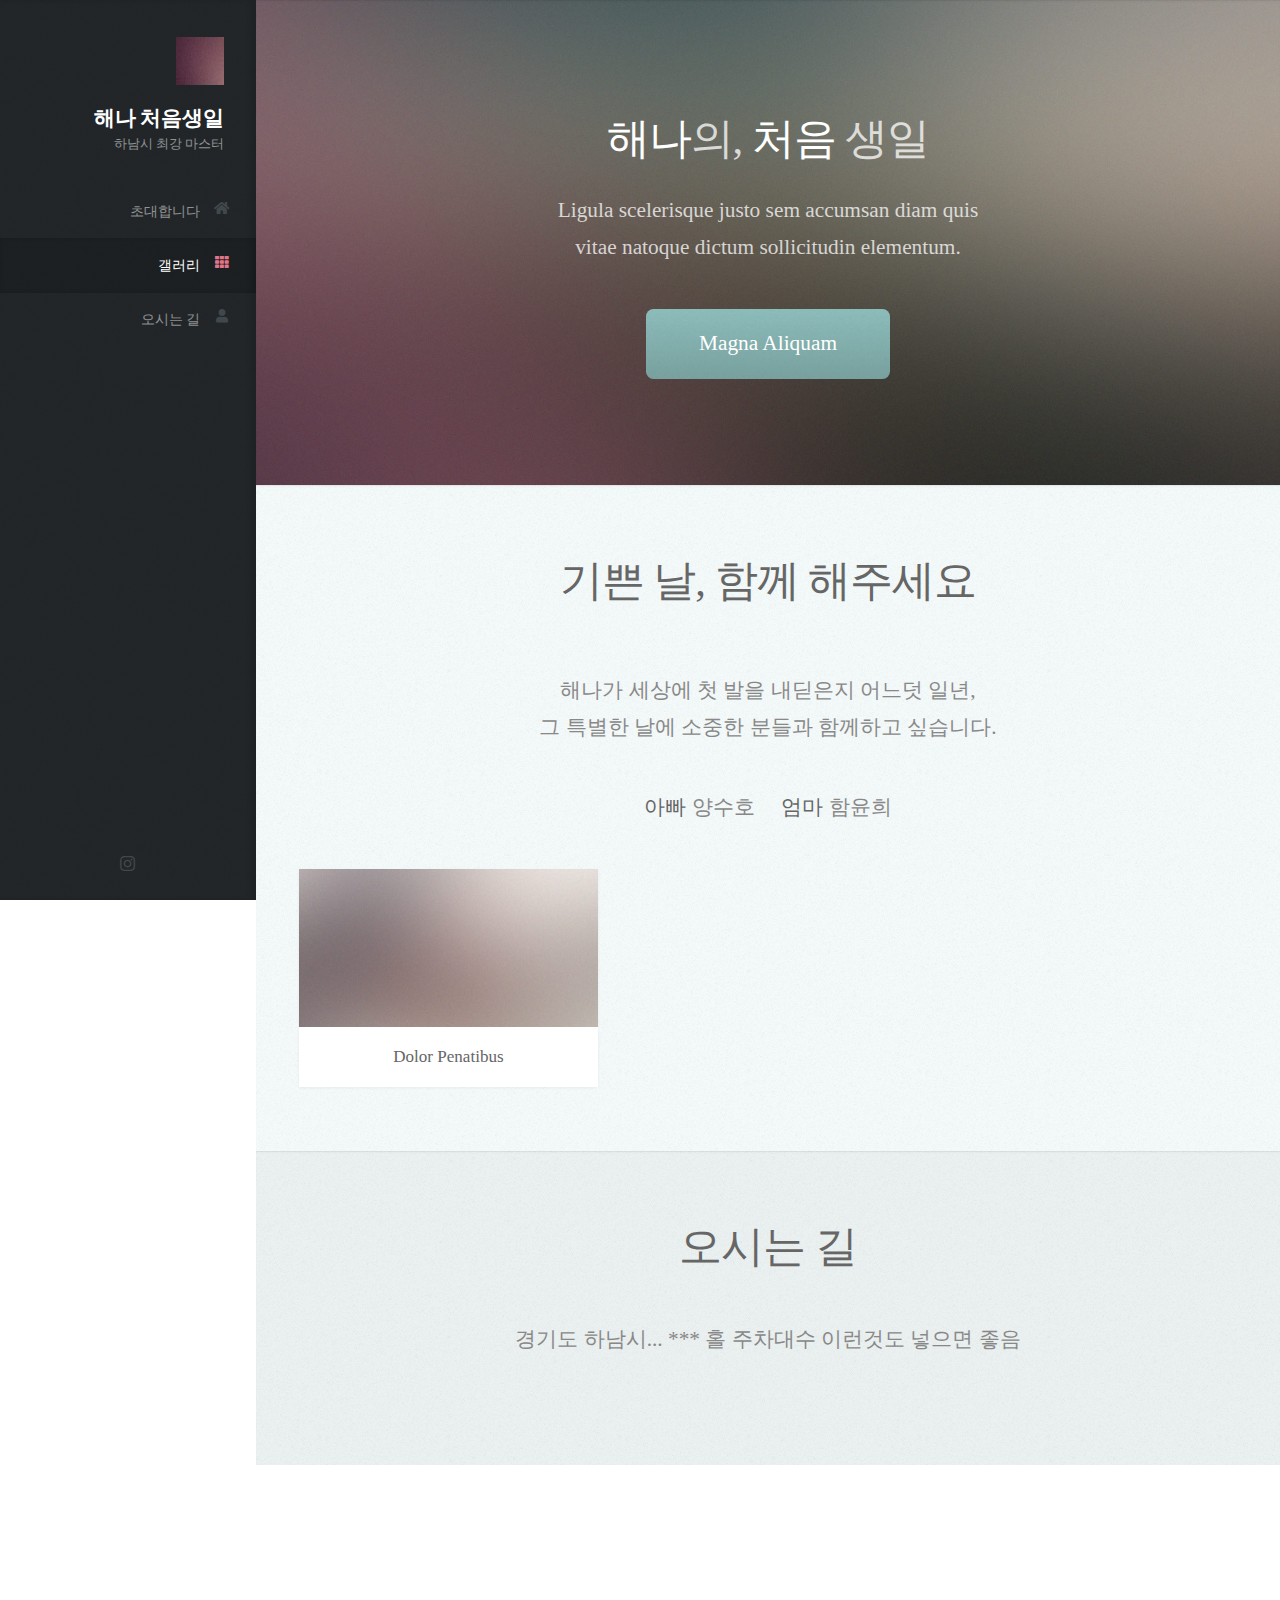
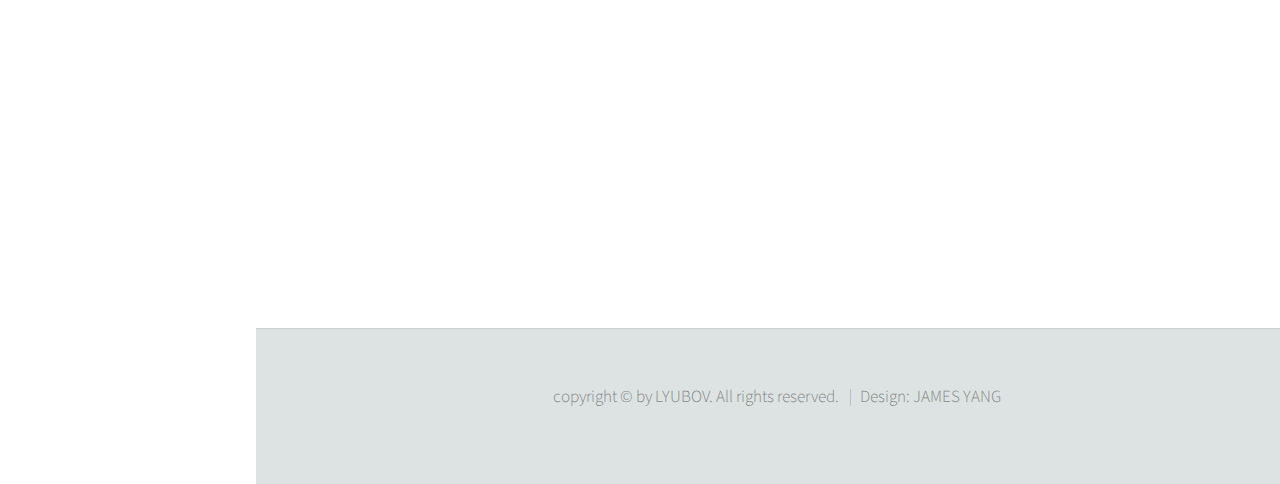
==== index.html @ 3275d840 "create card" ====
<!DOCTYPE HTML>
<html>

<head>
    <title>해나 첫생일♡</title>
    <meta charset="utf-8"/>
    <meta name="viewport" content="width=device-width, initial-scale=1, user-scalable=no"/>
    <link rel="stylesheet" href="assets/css/main.css"/>
    <link rel="stylesheet" href="assets/css/style.css"/>
</head>
<body class="is-preload">

<!-- Header -->
<div id="header">
    <div class="top">
        <!-- Logo -->
        <div id="logo">
            <span class="image avatar48"><img src="images/avatar.jpg" alt=""/></span>
            <h1 id="title">해나 처음생일</h1>
            <p>하남시 최강 마스터</p>
        </div>

        <!-- Nav -->
        <nav id="nav">
            <ul>
                <li><a href="#top" id="top-link"><span class="icon solid fa-home">초대합니다</span></a></li>
                <li><a href="#portfolio" id="portfolio-link"><span class="icon solid fa-th">갤러리</span></a></li>
                <li><a href="#about" id="about-link"><span class="icon solid fa-user">오시는 길</span></a></li>
            </ul>
        </nav>

    </div>

    <div class="bottom">
        <!-- Social Icons -->
        <ul class="icons">
            <li><a href="https://www.instagram.com/iam_ssuu/" target="_blank" class="icon brands fa-instagram"><span class="label">Instagram</span></a></li>
        </ul>
    </div>
</div>

<!-- Main -->
<div id="main">

    <!-- Intro -->
    <section id="top" class="one dark cover">
        <div class="container">

            <header>
                <h2><strong>해나</strong>의, <strong>처음</strong> 생일</h2>
                <p>Ligula scelerisque justo sem accumsan diam quis<br/>
                    vitae natoque dictum sollicitudin elementum.</p>
            </header>
            <footer>
                <a href="#portfolio" class="button scrolly">Magna Aliquam</a>
            </footer>
        </div>
    </section>

    <!-- Portfolio -->
    <section id="portfolio" class="two">
        <div class="container">
            <header>
                <h2>기쁜 날, 함께 해주세요 </h2> <br/>
                <p>해나가 세상에 첫 발을 내딛은지 어느덧 일년,</p>
                그 특별한 날에 소중한 분들과 함께하고 싶습니다.</p>
            </header>
            <p><strong>아빠</strong> 양수호 &nbsp;&nbsp;&nbsp; <strong>엄마</strong> 함윤희</p>

            <div class="row">

                <div class="col-4 col-12-mobile">
                    <article class="item">
                        <a href="#" class="image fit"><img src="images/pic06.jpg" alt=""/></a>
                        <header>
                            <h3>Dolor Penatibus</h3>
                        </header>
                    </article>
                </div>
            </div>
        </div>
    </section>

    <!-- About Me -->
    <section id="about" class="three">
        <div class="container">
            <header>
                <h2>오시는 길</h2>
            </header>
            <p>경기도 하남시... *** 홀 주차대수 이런것도 넣으면 좋음</p>
        </div>
    </section>

</div>
<iframe src="https://www.google.com/maps/embed?pb=!1m18!1m12!1m3!1d1330.1776322960022!2d127.21231739792465!3d37.5382525163751!2m3!1f0!2f0!3f0!3m2!1i1024!2i768!4f13.1!3m3!1m2!1s0x357cb3d4bfb56d73%3A0x501ba032413a76fc!2z7ZmI7ZSM65-s7IqkIOqyveq4sO2VmOuCqOygkA!5e0!3m2!1sko!2skr!4v1695620863409!5m2!1sko!2skr"
        width="100%" height="450" style="border:0;" allowfullscreen="" loading="lazy"
        referrerpolicy="no-referrer-when-downgrade"></iframe>


<!-- Footer -->
<div id="footer">
    <!-- Copyright -->
    <ul class="copyright">
        <li>copyright &copy; by LYUBOV. All rights reserved.</li>
        <li>Design: JAMES YANG</li>
    </ul>
</div>

<!-- Scripts -->
<script src="assets/js/jquery.min.js"></script>
<script src="assets/js/jquery.scrolly.min.js"></script>
<script src="assets/js/jquery.scrollex.min.js"></script>
<script src="assets/js/browser.min.js"></script>
<script src="assets/js/breakpoints.min.js"></script>
<script src="assets/js/util.js"></script>
<script src="assets/js/main.js"></script>

</body>
</html>
---- assets/css/main.css ----
@import url("fontawesome-all.min.css");
@import url("https://fonts.googleapis.com/css?family=Source+Sans+Pro:300,300italic,400,600");

/*
	Prologue by HTML5 UP
	html5up.net | @ajlkn
	Free for personal and commercial use under the CCA 3.0 license (html5up.net/license)
*/

html, body, div, span, applet, object,
iframe, h1, h2, h3, h4, h5, h6, p, blockquote,
pre, a, abbr, acronym, address, big, cite,
code, del, dfn, em, img, ins, kbd, q, s, samp,
small, strike, strong, sub, sup, tt, var, b,
u, i, center, dl, dt, dd, ol, ul, li, fieldset,
form, label, legend, table, caption, tbody,
tfoot, thead, tr, th, td, article, aside,
canvas, details, embed, figure, figcaption,
footer, header, hgroup, menu, nav, output, ruby,
section, summary, time, mark, audio, video {
	margin: 0;
	padding: 0;
	border: 0;
	font-size: 100%;
	font: inherit;
	vertical-align: baseline;}

article, aside, details, figcaption, figure,
footer, header, hgroup, menu, nav, section {
	display: block;}

body {
	line-height: 1;
}

ol, ul {
	list-style: none;
}

blockquote, q {
	quotes: none;
}

	blockquote:before, blockquote:after, q:before, q:after {
		content: '';
		content: none;
	}

table {
	border-collapse: collapse;
	border-spacing: 0;
}

body {
	-webkit-text-size-adjust: none;
}

mark {
	background-color: transparent;
	color: inherit;
}

input::-moz-focus-inner {
	border: 0;
	padding: 0;
}

input, select, textarea {
	-moz-appearance: none;
	-webkit-appearance: none;
	-ms-appearance: none;
	appearance: none;
}

/* Basic */

	html {
		box-sizing: border-box;
	}

	*, *:before, *:after {
		box-sizing: inherit;
	}

	body {
		background: #fff;
		font-family: 'Source Sans Pro', sans-serif;
		font-size: 19pt;
		font-weight: 300;
		line-height: 1.75em;
		color: #888;
	}

		body.is-preload *, body.is-preload *:before, body.is-preload *:after {
			-moz-animation: none !important;
			-webkit-animation: none !important;
			-ms-animation: none !important;
			animation: none !important;
			-moz-transition: none !important;
			-webkit-transition: none !important;
			-ms-transition: none !important;
			transition: none !important;
		}

	input, textarea, select {
		font-family: 'Source Sans Pro', sans-serif;
		font-size: 19pt;
		font-weight: 300;
		line-height: 1.75em;
		color: #888;
	}

	h1, h2, h3, h4, h5, h6 {
		font-weight: 300;
		color: #666;
		line-height: 1.5em;
	}

	h1 a, h2 a, h3 a, h4 a, h5 a, h6 a {
		color: inherit;
		text-decoration: none;
	}

		h1 a strong, h2 a strong, h3 a strong, h4 a strong, h5 a strong, h6 a strong {
			color: #333;
		}

	h2 {
		font-size: 2em;
		letter-spacing: -1px;
	}

		h2.alt {
			color: #888;
		}

			h2.alt strong {
				color: #666;
			}

	h3 {
		font-size: 1.5em;
	}

	header {
		margin: 0 0 2em 0;
	}

		header > p {
			margin: 1em 0 0 0;
		}

	footer {
		margin: 2em 0 0 0;
	}

	strong, b {
		font-weight: 300;
		color: #666;
	}

	em, i {
		font-style: italic;
	}

	a {
		text-decoration: none;
		color: inherit;
		border-bottom: dotted 1px rgba(128, 128, 128, 0.5);
		-moz-transition: color 0.35s ease-in-out, border-bottom-color 0.35s ease-in-out;
		-webkit-transition: color 0.35s ease-in-out, border-bottom-color 0.35s ease-in-out;
		-ms-transition: color 0.35s ease-in-out, border-bottom-color 0.35s ease-in-out;
		transition: color 0.35s ease-in-out, border-bottom-color 0.35s ease-in-out;
		outline: 0;
	}

		a:hover {
			color: #E27689;
			border-bottom-color: rgba(255, 255, 255, 0);
		}

	sub {
		position: relative;
		top: 0.5em;
		font-size: 0.8em;
	}

	sup {
		position: relative;
		top: -0.5em;
		font-size: 0.8em;
	}

	hr {
		border: 0;
		border-top: solid 1px #ddd;
	}

	blockquote {
		border-left: solid 0.5em #ddd;
		padding: 1em 0 1em 2em;
		font-style: italic;
	}

	p, ul, ol, dl, table {
		margin-bottom: 2em;
	}

	br.clear {
		clear: both;
	}

/* Container */

	.container {
		margin: 0 auto;
		max-width: 100%;
		width: 1400px;
	}

		@media screen and (min-width: 961px) and (max-width: 1880px) {

			.container {
				width: 1200px;
			}

		}

		@media screen and (min-width: 961px) and (max-width: 1620px) {

			.container {
				width: 960px;
			}

		}

		@media screen and (min-width: 961px) and (max-width: 1320px) {

			.container {
				width: 100%;
			}

		}

		@media screen and (max-width: 960px) {

			.container {
				width: 100%;
			}

		}

		@media screen and (max-width: 736px) {

			.container {
				width: 100%;
			}

		}

/* Row */

	.row {
		display: flex;
		flex-wrap: wrap;
		box-sizing: border-box;
		align-items: stretch;
	}

		.row > * {
			box-sizing: border-box;
		}

		.row.gtr-uniform > * > :last-child {
			margin-bottom: 0;
		}

		.row.aln-left {
			justify-content: flex-start;
		}

		.row.aln-center {
			justify-content: center;
		}

		.row.aln-right {
			justify-content: flex-end;
		}

		.row.aln-top {
			align-items: flex-start;
		}

		.row.aln-middle {
			align-items: center;
		}

		.row.aln-bottom {
			align-items: flex-end;
		}

		.row > .imp {
			order: -1;
		}

		.row > .col-1 {
			width: 8.33333%;
		}

		.row > .off-1 {
			margin-left: 8.33333%;
		}

		.row > .col-2 {
			width: 16.66667%;
		}

		.row > .off-2 {
			margin-left: 16.66667%;
		}

		.row > .col-3 {
			width: 25%;
		}

		.row > .off-3 {
			margin-left: 25%;
		}

		.row > .col-4 {
			width: 33.33333%;
		}

		.row > .off-4 {
			margin-left: 33.33333%;
		}

		.row > .col-5 {
			width: 41.66667%;
		}

		.row > .off-5 {
			margin-left: 41.66667%;
		}

		.row > .col-6 {
			width: 50%;
		}

		.row > .off-6 {
			margin-left: 50%;
		}

		.row > .col-7 {
			width: 58.33333%;
		}

		.row > .off-7 {
			margin-left: 58.33333%;
		}

		.row > .col-8 {
			width: 66.66667%;
		}

		.row > .off-8 {
			margin-left: 66.66667%;
		}

		.row > .col-9 {
			width: 75%;
		}

		.row > .off-9 {
			margin-left: 75%;
		}

		.row > .col-10 {
			width: 83.33333%;
		}

		.row > .off-10 {
			margin-left: 83.33333%;
		}

		.row > .col-11 {
			width: 91.66667%;
		}

		.row > .off-11 {
			margin-left: 91.66667%;
		}

		.row > .col-12 {
			width: 100%;
		}

		.row > .off-12 {
			margin-left: 100%;
		}

		.row.gtr-0 {
			margin-top: 0px;
			margin-left: 0px;
		}

			.row.gtr-0 > * {
				padding: 0px 0 0 0px;
			}

			.row.gtr-0.gtr-uniform {
				margin-top: 0px;
			}

				.row.gtr-0.gtr-uniform > * {
					padding-top: 0px;
				}

		.row.gtr-25 {
			margin-top: -10px;
			margin-left: -10px;
		}

			.row.gtr-25 > * {
				padding: 10px 0 0 10px;
			}

			.row.gtr-25.gtr-uniform {
				margin-top: -10px;
			}

				.row.gtr-25.gtr-uniform > * {
					padding-top: 10px;
				}

		.row.gtr-50 {
			margin-top: -20px;
			margin-left: -20px;
		}

			.row.gtr-50 > * {
				padding: 20px 0 0 20px;
			}

			.row.gtr-50.gtr-uniform {
				margin-top: -20px;
			}

				.row.gtr-50.gtr-uniform > * {
					padding-top: 20px;
				}

		.row {
			margin-top: -40px;
			margin-left: -40px;
		}

			.row > * {
				padding: 40px 0 0 40px;
			}

			.row.gtr-uniform {
				margin-top: -40px;
			}

				.row.gtr-uniform > * {
					padding-top: 40px;
				}

		.row.gtr-150 {
			margin-top: -60px;
			margin-left: -60px;
		}

			.row.gtr-150 > * {
				padding: 60px 0 0 60px;
			}

			.row.gtr-150.gtr-uniform {
				margin-top: -60px;
			}

				.row.gtr-150.gtr-uniform > * {
					padding-top: 60px;
				}

		.row.gtr-200 {
			margin-top: -80px;
			margin-left: -80px;
		}

			.row.gtr-200 > * {
				padding: 80px 0 0 80px;
			}

			.row.gtr-200.gtr-uniform {
				margin-top: -80px;
			}

				.row.gtr-200.gtr-uniform > * {
					padding-top: 80px;
				}

		@media screen and (min-width: 961px) and (max-width: 1880px) {

			.row {
				display: flex;
				flex-wrap: wrap;
				box-sizing: border-box;
				align-items: stretch;
			}

				.row > * {
					box-sizing: border-box;
				}

				.row.gtr-uniform > * > :last-child {
					margin-bottom: 0;
				}

				.row.aln-left {
					justify-content: flex-start;
				}

				.row.aln-center {
					justify-content: center;
				}

				.row.aln-right {
					justify-content: flex-end;
				}

				.row.aln-top {
					align-items: flex-start;
				}

				.row.aln-middle {
					align-items: center;
				}

				.row.aln-bottom {
					align-items: flex-end;
				}

				.row > .imp-wide {
					order: -1;
				}

				.row > .col-1-wide {
					width: 8.33333%;
				}

				.row > .off-1-wide {
					margin-left: 8.33333%;
				}

				.row > .col-2-wide {
					width: 16.66667%;
				}

				.row > .off-2-wide {
					margin-left: 16.66667%;
				}

				.row > .col-3-wide {
					width: 25%;
				}

				.row > .off-3-wide {
					margin-left: 25%;
				}

				.row > .col-4-wide {
					width: 33.33333%;
				}

				.row > .off-4-wide {
					margin-left: 33.33333%;
				}

				.row > .col-5-wide {
					width: 41.66667%;
				}

				.row > .off-5-wide {
					margin-left: 41.66667%;
				}

				.row > .col-6-wide {
					width: 50%;
				}

				.row > .off-6-wide {
					margin-left: 50%;
				}

				.row > .col-7-wide {
					width: 58.33333%;
				}

				.row > .off-7-wide {
					margin-left: 58.33333%;
				}

				.row > .col-8-wide {
					width: 66.66667%;
				}

				.row > .off-8-wide {
					margin-left: 66.66667%;
				}

				.row > .col-9-wide {
					width: 75%;
				}

				.row > .off-9-wide {
					margin-left: 75%;
				}

				.row > .col-10-wide {
					width: 83.33333%;
				}

				.row > .off-10-wide {
					margin-left: 83.33333%;
				}

				.row > .col-11-wide {
					width: 91.66667%;
				}

				.row > .off-11-wide {
					margin-left: 91.66667%;
				}

				.row > .col-12-wide {
					width: 100%;
				}

				.row > .off-12-wide {
					margin-left: 100%;
				}

				.row.gtr-0 {
					margin-top: 0px;
					margin-left: 0px;
				}

					.row.gtr-0 > * {
						padding: 0px 0 0 0px;
					}

					.row.gtr-0.gtr-uniform {
						margin-top: 0px;
					}

						.row.gtr-0.gtr-uniform > * {
							padding-top: 0px;
						}

				.row.gtr-25 {
					margin-top: -10px;
					margin-left: -10px;
				}

					.row.gtr-25 > * {
						padding: 10px 0 0 10px;
					}

					.row.gtr-25.gtr-uniform {
						margin-top: -10px;
					}

						.row.gtr-25.gtr-uniform > * {
							padding-top: 10px;
						}

				.row.gtr-50 {
					margin-top: -20px;
					margin-left: -20px;
				}

					.row.gtr-50 > * {
						padding: 20px 0 0 20px;
					}

					.row.gtr-50.gtr-uniform {
						margin-top: -20px;
					}

						.row.gtr-50.gtr-uniform > * {
							padding-top: 20px;
						}

				.row {
					margin-top: -40px;
					margin-left: -40px;
				}

					.row > * {
						padding: 40px 0 0 40px;
					}

					.row.gtr-uniform {
						margin-top: -40px;
					}

						.row.gtr-uniform > * {
							padding-top: 40px;
						}

				.row.gtr-150 {
					margin-top: -60px;
					margin-left: -60px;
				}

					.row.gtr-150 > * {
						padding: 60px 0 0 60px;
					}

					.row.gtr-150.gtr-uniform {
						margin-top: -60px;
					}

						.row.gtr-150.gtr-uniform > * {
							padding-top: 60px;
						}

				.row.gtr-200 {
					margin-top: -80px;
					margin-left: -80px;
				}

					.row.gtr-200 > * {
						padding: 80px 0 0 80px;
					}

					.row.gtr-200.gtr-uniform {
						margin-top: -80px;
					}

						.row.gtr-200.gtr-uniform > * {
							padding-top: 80px;
						}

		}

		@media screen and (min-width: 961px) and (max-width: 1620px) {

			.row {
				display: flex;
				flex-wrap: wrap;
				box-sizing: border-box;
				align-items: stretch;
			}

				.row > * {
					box-sizing: border-box;
				}

				.row.gtr-uniform > * > :last-child {
					margin-bottom: 0;
				}

				.row.aln-left {
					justify-content: flex-start;
				}

				.row.aln-center {
					justify-content: center;
				}

				.row.aln-right {
					justify-content: flex-end;
				}

				.row.aln-top {
					align-items: flex-start;
				}

				.row.aln-middle {
					align-items: center;
				}

				.row.aln-bottom {
					align-items: flex-end;
				}

				.row > .imp-normal {
					order: -1;
				}

				.row > .col-1-normal {
					width: 8.33333%;
				}

				.row > .off-1-normal {
					margin-left: 8.33333%;
				}

				.row > .col-2-normal {
					width: 16.66667%;
				}

				.row > .off-2-normal {
					margin-left: 16.66667%;
				}

				.row > .col-3-normal {
					width: 25%;
				}

				.row > .off-3-normal {
					margin-left: 25%;
				}

				.row > .col-4-normal {
					width: 33.33333%;
				}

				.row > .off-4-normal {
					margin-left: 33.33333%;
				}

				.row > .col-5-normal {
					width: 41.66667%;
				}

				.row > .off-5-normal {
					margin-left: 41.66667%;
				}

				.row > .col-6-normal {
					width: 50%;
				}

				.row > .off-6-normal {
					margin-left: 50%;
				}

				.row > .col-7-normal {
					width: 58.33333%;
				}

				.row > .off-7-normal {
					margin-left: 58.33333%;
				}

				.row > .col-8-normal {
					width: 66.66667%;
				}

				.row > .off-8-normal {
					margin-left: 66.66667%;
				}

				.row > .col-9-normal {
					width: 75%;
				}

				.row > .off-9-normal {
					margin-left: 75%;
				}

				.row > .col-10-normal {
					width: 83.33333%;
				}

				.row > .off-10-normal {
					margin-left: 83.33333%;
				}

				.row > .col-11-normal {
					width: 91.66667%;
				}

				.row > .off-11-normal {
					margin-left: 91.66667%;
				}

				.row > .col-12-normal {
					width: 100%;
				}

				.row > .off-12-normal {
					margin-left: 100%;
				}

				.row.gtr-0 {
					margin-top: 0px;
					margin-left: 0px;
				}

					.row.gtr-0 > * {
						padding: 0px 0 0 0px;
					}

					.row.gtr-0.gtr-uniform {
						margin-top: 0px;
					}

						.row.gtr-0.gtr-uniform > * {
							padding-top: 0px;
						}

				.row.gtr-25 {
					margin-top: -10px;
					margin-left: -10px;
				}

					.row.gtr-25 > * {
						padding: 10px 0 0 10px;
					}

					.row.gtr-25.gtr-uniform {
						margin-top: -10px;
					}

						.row.gtr-25.gtr-uniform > * {
							padding-top: 10px;
						}

				.row.gtr-50 {
					margin-top: -20px;
					margin-left: -20px;
				}

					.row.gtr-50 > * {
						padding: 20px 0 0 20px;
					}

					.row.gtr-50.gtr-uniform {
						margin-top: -20px;
					}

						.row.gtr-50.gtr-uniform > * {
							padding-top: 20px;
						}

				.row {
					margin-top: -40px;
					margin-left: -40px;
				}

					.row > * {
						padding: 40px 0 0 40px;
					}

					.row.gtr-uniform {
						margin-top: -40px;
					}

						.row.gtr-uniform > * {
							padding-top: 40px;
						}

				.row.gtr-150 {
					margin-top: -60px;
					margin-left: -60px;
				}

					.row.gtr-150 > * {
						padding: 60px 0 0 60px;
					}

					.row.gtr-150.gtr-uniform {
						margin-top: -60px;
					}

						.row.gtr-150.gtr-uniform > * {
							padding-top: 60px;
						}

				.row.gtr-200 {
					margin-top: -80px;
					margin-left: -80px;
				}

					.row.gtr-200 > * {
						padding: 80px 0 0 80px;
					}

					.row.gtr-200.gtr-uniform {
						margin-top: -80px;
					}

						.row.gtr-200.gtr-uniform > * {
							padding-top: 80px;
						}

		}

		@media screen and (min-width: 961px) and (max-width: 1320px) {

			.row {
				display: flex;
				flex-wrap: wrap;
				box-sizing: border-box;
				align-items: stretch;
			}

				.row > * {
					box-sizing: border-box;
				}

				.row.gtr-uniform > * > :last-child {
					margin-bottom: 0;
				}

				.row.aln-left {
					justify-content: flex-start;
				}

				.row.aln-center {
					justify-content: center;
				}

				.row.aln-right {
					justify-content: flex-end;
				}

				.row.aln-top {
					align-items: flex-start;
				}

				.row.aln-middle {
					align-items: center;
				}

				.row.aln-bottom {
					align-items: flex-end;
				}

				.row > .imp-narrow {
					order: -1;
				}

				.row > .col-1-narrow {
					width: 8.33333%;
				}

				.row > .off-1-narrow {
					margin-left: 8.33333%;
				}

				.row > .col-2-narrow {
					width: 16.66667%;
				}

				.row > .off-2-narrow {
					margin-left: 16.66667%;
				}

				.row > .col-3-narrow {
					width: 25%;
				}

				.row > .off-3-narrow {
					margin-left: 25%;
				}

				.row > .col-4-narrow {
					width: 33.33333%;
				}

				.row > .off-4-narrow {
					margin-left: 33.33333%;
				}

				.row > .col-5-narrow {
					width: 41.66667%;
				}

				.row > .off-5-narrow {
					margin-left: 41.66667%;
				}

				.row > .col-6-narrow {
					width: 50%;
				}

				.row > .off-6-narrow {
					margin-left: 50%;
				}

				.row > .col-7-narrow {
					width: 58.33333%;
				}

				.row > .off-7-narrow {
					margin-left: 58.33333%;
				}

				.row > .col-8-narrow {
					width: 66.66667%;
				}

				.row > .off-8-narrow {
					margin-left: 66.66667%;
				}

				.row > .col-9-narrow {
					width: 75%;
				}

				.row > .off-9-narrow {
					margin-left: 75%;
				}

				.row > .col-10-narrow {
					width: 83.33333%;
				}

				.row > .off-10-narrow {
					margin-left: 83.33333%;
				}

				.row > .col-11-narrow {
					width: 91.66667%;
				}

				.row > .off-11-narrow {
					margin-left: 91.66667%;
				}

				.row > .col-12-narrow {
					width: 100%;
				}

				.row > .off-12-narrow {
					margin-left: 100%;
				}

				.row.gtr-0 {
					margin-top: 0px;
					margin-left: 0px;
				}

					.row.gtr-0 > * {
						padding: 0px 0 0 0px;
					}

					.row.gtr-0.gtr-uniform {
						margin-top: 0px;
					}

						.row.gtr-0.gtr-uniform > * {
							padding-top: 0px;
						}

				.row.gtr-25 {
					margin-top: -5px;
					margin-left: -5px;
				}

					.row.gtr-25 > * {
						padding: 5px 0 0 5px;
					}

					.row.gtr-25.gtr-uniform {
						margin-top: -5px;
					}

						.row.gtr-25.gtr-uniform > * {
							padding-top: 5px;
						}

				.row.gtr-50 {
					margin-top: -10px;
					margin-left: -10px;
				}

					.row.gtr-50 > * {
						padding: 10px 0 0 10px;
					}

					.row.gtr-50.gtr-uniform {
						margin-top: -10px;
					}

						.row.gtr-50.gtr-uniform > * {
							padding-top: 10px;
						}

				.row {
					margin-top: -20px;
					margin-left: -20px;
				}

					.row > * {
						padding: 20px 0 0 20px;
					}

					.row.gtr-uniform {
						margin-top: -20px;
					}

						.row.gtr-uniform > * {
							padding-top: 20px;
						}

				.row.gtr-150 {
					margin-top: -30px;
					margin-left: -30px;
				}

					.row.gtr-150 > * {
						padding: 30px 0 0 30px;
					}

					.row.gtr-150.gtr-uniform {
						margin-top: -30px;
					}

						.row.gtr-150.gtr-uniform > * {
							padding-top: 30px;
						}

				.row.gtr-200 {
					margin-top: -40px;
					margin-left: -40px;
				}

					.row.gtr-200 > * {
						padding: 40px 0 0 40px;
					}

					.row.gtr-200.gtr-uniform {
						margin-top: -40px;
					}

						.row.gtr-200.gtr-uniform > * {
							padding-top: 40px;
						}

		}

		@media screen and (max-width: 960px) {

			.row {
				display: flex;
				flex-wrap: wrap;
				box-sizing: border-box;
				align-items: stretch;
			}

				.row > * {
					box-sizing: border-box;
				}

				.row.gtr-uniform > * > :last-child {
					margin-bottom: 0;
				}

				.row.aln-left {
					justify-content: flex-start;
				}

				.row.aln-center {
					justify-content: center;
				}

				.row.aln-right {
					justify-content: flex-end;
				}

				.row.aln-top {
					align-items: flex-start;
				}

				.row.aln-middle {
					align-items: center;
				}

				.row.aln-bottom {
					align-items: flex-end;
				}

				.row > .imp-narrower {
					order: -1;
				}

				.row > .col-1-narrower {
					width: 8.33333%;
				}

				.row > .off-1-narrower {
					margin-left: 8.33333%;
				}

				.row > .col-2-narrower {
					width: 16.66667%;
				}

				.row > .off-2-narrower {
					margin-left: 16.66667%;
				}

				.row > .col-3-narrower {
					width: 25%;
				}

				.row > .off-3-narrower {
					margin-left: 25%;
				}

				.row > .col-4-narrower {
					width: 33.33333%;
				}

				.row > .off-4-narrower {
					margin-left: 33.33333%;
				}

				.row > .col-5-narrower {
					width: 41.66667%;
				}

				.row > .off-5-narrower {
					margin-left: 41.66667%;
				}

				.row > .col-6-narrower {
					width: 50%;
				}

				.row > .off-6-narrower {
					margin-left: 50%;
				}

				.row > .col-7-narrower {
					width: 58.33333%;
				}

				.row > .off-7-narrower {
					margin-left: 58.33333%;
				}

				.row > .col-8-narrower {
					width: 66.66667%;
				}

				.row > .off-8-narrower {
					margin-left: 66.66667%;
				}

				.row > .col-9-narrower {
					width: 75%;
				}

				.row > .off-9-narrower {
					margin-left: 75%;
				}

				.row > .col-10-narrower {
					width: 83.33333%;
				}

				.row > .off-10-narrower {
					margin-left: 83.33333%;
				}

				.row > .col-11-narrower {
					width: 91.66667%;
				}

				.row > .off-11-narrower {
					margin-left: 91.66667%;
				}

				.row > .col-12-narrower {
					width: 100%;
				}

				.row > .off-12-narrower {
					margin-left: 100%;
				}

				.row.gtr-0 {
					margin-top: 0px;
					margin-left: 0px;
				}

					.row.gtr-0 > * {
						padding: 0px 0 0 0px;
					}

					.row.gtr-0.gtr-uniform {
						margin-top: 0px;
					}

						.row.gtr-0.gtr-uniform > * {
							padding-top: 0px;
						}

				.row.gtr-25 {
					margin-top: -5px;
					margin-left: -5px;
				}

					.row.gtr-25 > * {
						padding: 5px 0 0 5px;
					}

					.row.gtr-25.gtr-uniform {
						margin-top: -5px;
					}

						.row.gtr-25.gtr-uniform > * {
							padding-top: 5px;
						}

				.row.gtr-50 {
					margin-top: -10px;
					margin-left: -10px;
				}

					.row.gtr-50 > * {
						padding: 10px 0 0 10px;
					}

					.row.gtr-50.gtr-uniform {
						margin-top: -10px;
					}

						.row.gtr-50.gtr-uniform > * {
							padding-top: 10px;
						}

				.row {
					margin-top: -20px;
					margin-left: -20px;
				}

					.row > * {
						padding: 20px 0 0 20px;
					}

					.row.gtr-uniform {
						margin-top: -20px;
					}

						.row.gtr-uniform > * {
							padding-top: 20px;
						}

				.row.gtr-150 {
					margin-top: -30px;
					margin-left: -30px;
				}

					.row.gtr-150 > * {
						padding: 30px 0 0 30px;
					}

					.row.gtr-150.gtr-uniform {
						margin-top: -30px;
					}

						.row.gtr-150.gtr-uniform > * {
							padding-top: 30px;
						}

				.row.gtr-200 {
					margin-top: -40px;
					margin-left: -40px;
				}

					.row.gtr-200 > * {
						padding: 40px 0 0 40px;
					}

					.row.gtr-200.gtr-uniform {
						margin-top: -40px;
					}

						.row.gtr-200.gtr-uniform > * {
							padding-top: 40px;
						}

		}

		@media screen and (max-width: 736px) {

			.row {
				display: flex;
				flex-wrap: wrap;
				box-sizing: border-box;
				align-items: stretch;
			}

				.row > * {
					box-sizing: border-box;
				}

				.row.gtr-uniform > * > :last-child {
					margin-bottom: 0;
				}

				.row.aln-left {
					justify-content: flex-start;
				}

				.row.aln-center {
					justify-content: center;
				}

				.row.aln-right {
					justify-content: flex-end;
				}

				.row.aln-top {
					align-items: flex-start;
				}

				.row.aln-middle {
					align-items: center;
				}

				.row.aln-bottom {
					align-items: flex-end;
				}

				.row > .imp-mobile {
					order: -1;
				}

				.row > .col-1-mobile {
					width: 8.33333%;
				}

				.row > .off-1-mobile {
					margin-left: 8.33333%;
				}

				.row > .col-2-mobile {
					width: 16.66667%;
				}

				.row > .off-2-mobile {
					margin-left: 16.66667%;
				}

				.row > .col-3-mobile {
					width: 25%;
				}

				.row > .off-3-mobile {
					margin-left: 25%;
				}

				.row > .col-4-mobile {
					width: 33.33333%;
				}

				.row > .off-4-mobile {
					margin-left: 33.33333%;
				}

				.row > .col-5-mobile {
					width: 41.66667%;
				}

				.row > .off-5-mobile {
					margin-left: 41.66667%;
				}

				.row > .col-6-mobile {
					width: 50%;
				}

				.row > .off-6-mobile {
					margin-left: 50%;
				}

				.row > .col-7-mobile {
					width: 58.33333%;
				}

				.row > .off-7-mobile {
					margin-left: 58.33333%;
				}

				.row > .col-8-mobile {
					width: 66.66667%;
				}

				.row > .off-8-mobile {
					margin-left: 66.66667%;
				}

				.row > .col-9-mobile {
					width: 75%;
				}

				.row > .off-9-mobile {
					margin-left: 75%;
				}

				.row > .col-10-mobile {
					width: 83.33333%;
				}

				.row > .off-10-mobile {
					margin-left: 83.33333%;
				}

				.row > .col-11-mobile {
					width: 91.66667%;
				}

				.row > .off-11-mobile {
					margin-left: 91.66667%;
				}

				.row > .col-12-mobile {
					width: 100%;
				}

				.row > .off-12-mobile {
					margin-left: 100%;
				}

				.row.gtr-0 {
					margin-top: 0px;
					margin-left: 0px;
				}

					.row.gtr-0 > * {
						padding: 0px 0 0 0px;
					}

					.row.gtr-0.gtr-uniform {
						margin-top: 0px;
					}

						.row.gtr-0.gtr-uniform > * {
							padding-top: 0px;
						}

				.row.gtr-25 {
					margin-top: -5px;
					margin-left: -5px;
				}

					.row.gtr-25 > * {
						padding: 5px 0 0 5px;
					}

					.row.gtr-25.gtr-uniform {
						margin-top: -5px;
					}

						.row.gtr-25.gtr-uniform > * {
							padding-top: 5px;
						}

				.row.gtr-50 {
					margin-top: -10px;
					margin-left: -10px;
				}

					.row.gtr-50 > * {
						padding: 10px 0 0 10px;
					}

					.row.gtr-50.gtr-uniform {
						margin-top: -10px;
					}

						.row.gtr-50.gtr-uniform > * {
							padding-top: 10px;
						}

				.row {
					margin-top: -20px;
					margin-left: -20px;
				}

					.row > * {
						padding: 20px 0 0 20px;
					}

					.row.gtr-uniform {
						margin-top: -20px;
					}

						.row.gtr-uniform > * {
							padding-top: 20px;
						}

				.row.gtr-150 {
					margin-top: -30px;
					margin-left: -30px;
				}

					.row.gtr-150 > * {
						padding: 30px 0 0 30px;
					}

					.row.gtr-150.gtr-uniform {
						margin-top: -30px;
					}

						.row.gtr-150.gtr-uniform > * {
							padding-top: 30px;
						}

				.row.gtr-200 {
					margin-top: -40px;
					margin-left: -40px;
				}

					.row.gtr-200 > * {
						padding: 40px 0 0 40px;
					}

					.row.gtr-200.gtr-uniform {
						margin-top: -40px;
					}

						.row.gtr-200.gtr-uniform > * {
							padding-top: 40px;
						}

		}

/* Sections/Article */

	section, article {
		margin-bottom: 3em;
	}

		section > :last-child,
		section > .container, section:last-child, article > :last-child,
		article > .container, article:last-child {
			margin-bottom: 0;
		}

		.row > section, .row > article {
			margin-bottom: 0;
		}

/* Image */

	.image {
		display: inline-block;
		border: 0;
	}

		.image img {
			display: block;
			width: 100%;
		}

		.image.avatar48 {
			width: 48px;
			height: 48px;
			background: #f00;
		}

			.image.avatar48 img {
				width: 48px;
				height: 48px;
			}

		.image.fit {
			display: block;
			width: 100%;
		}

		.image.featured {
			display: block;
			width: 100%;
			margin: 0 0 2em 0;
		}

		.image.left {
			float: left;
			margin: 0 2em 2em 0;
		}

		.image.centered {
			display: block;
			margin: 0 0 2em 0;
		}

			.image.centered img {
				margin: 0 auto;
				width: auto;
			}

/* List */

	ul {
		list-style: disc;
		padding-left: 1em;
	}

		ul li {
			padding-left: 0.5em;
		}

	ol {
		list-style: decimal;
		padding-left: 1.25em;
	}

		ol li {
			padding-left: 0.25em;
		}

/* Icons */

	ul.icons {
		cursor: default;
		list-style: none;
		padding-left: 0;
	}

		ul.icons li {
			display: inline-block;
			padding-left: 0;
		}

		ul.icons a {
			display: inline-block;
			width: 2em;
			height: 2em;
			line-height: 2em;
			text-align: center;
			border: 0;
		}

/* Form */

	form label {
		display: block;
		text-align: left;
		margin-bottom: 0.5em;
	}

	form input[type="text"],
	form input[type="email"],
	form input[type="password"],
	form select,
	form textarea {
		position: relative;
		-webkit-appearance: none;
		display: block;
		border: 0;
		outline: 0;
		background: #fff;
		background: rgba(255, 255, 255, 0.75);
		width: 100%;
		border-radius: 0.35em;
		padding: 0.75em 1em 0.75em 1em;
		box-shadow: inset 0 0.1em 0.1em 0 rgba(0, 0, 0, 0.05);
		border: solid 1px rgba(0, 0, 0, 0.15);
		-moz-transition: all 0.35s ease-in-out;
		-webkit-transition: all 0.35s ease-in-out;
		-ms-transition: all 0.35s ease-in-out;
		transition: all 0.35s ease-in-out;
	}

		form input[type="text"]:focus,
		form input[type="email"]:focus,
		form input[type="password"]:focus,
		form select:focus,
		form textarea:focus {
			box-shadow: 0 0 2px 1px #8ebebc;
			background: #fff;
		}

	form input[type="text"],
	form input[type="email"],
	form input[type="password"],
	form select {
		line-height: 1.25em;
	}

	form textarea {
		min-height: 14em;
	}

	form ::-webkit-input-placeholder {
		color: #555 !important;
	}

	form :-moz-placeholder {
		color: #555 !important;
	}

	form ::-moz-placeholder {
		color: #555 !important;
	}

	form :-ms-input-placeholder {
		color: #555 !important;
	}

	form ::-moz-focus-inner {
		border: 0;
	}

/* Table */

	table {
		width: 100%;
		text-align: left;
	}

		table tbody tr:nth-child(2n+2) {
			background: #f4f4f4;
		}

		table td {
			padding: 0.5em 1em 0.5em 1em;
		}

		table th {
			text-align: left;
			padding: 0.5em 1em 0.5em 1em;
			color: #fff;
			background: #222729 url("images/overlay.png");
		}

		table thead {
			background: #444;
			color: #fff;
		}

		table tfoot {
			background: #eee;
		}

/* Button */

	input[type="button"],
	input[type="submit"],
	input[type="reset"],
	button,
	.button {
		position: relative;
		display: inline-block;
		border-radius: 0.35em;
		color: #fff !important;
		text-decoration: none;
		padding: 0.75em 2.5em 0.75em 2.5em;
		background-color: #8ebebc;
		border: 0;
		cursor: pointer;
		background-image: -moz-linear-gradient(top, rgba(0, 0, 0, 0), rgba(0, 0, 0, 0.15)), url("images/overlay.png");
		background-image: -webkit-linear-gradient(top, rgba(0, 0, 0, 0), rgba(0, 0, 0, 0.15)), url("images/overlay.png");
		background-image: -ms-linear-gradient(top, rgba(0, 0, 0, 0), rgba(0, 0, 0, 0.15)), url("images/overlay.png");
		background-image: linear-gradient(top, rgba(0, 0, 0, 0), rgba(0, 0, 0, 0.15)), url("images/overlay.png");
		-moz-transition: background-color 0.35s ease-in-out;
		-webkit-transition: background-color 0.35s ease-in-out;
		-ms-transition: background-color 0.35s ease-in-out;
		transition: background-color 0.35s ease-in-out;
	}

		input[type="button"]:hover,
		input[type="submit"]:hover,
		input[type="reset"]:hover,
		button:hover,
		.button:hover {
			background-color: #9ececc;
		}

		input[type="button"]:active,
		input[type="submit"]:active,
		input[type="reset"]:active,
		button:active,
		.button:active {
			background-color: #7eaeac;
		}

/* Item */

	.item {
		box-shadow: 0 0.05em 0.15em 0 rgba(0, 0, 0, 0.05);
		margin-bottom: 40px;
	}

		.item header {
			background: #fff;
			margin: 0;
			padding: 1em 0 1em 0;
			font-size: 0.8em;
		}

			.item header h3 {
				font-size: 1em;
			}

/* Icons */

	.icon {
		text-decoration: none;
	}

		.icon:before {
			-moz-osx-font-smoothing: grayscale;
			-webkit-font-smoothing: antialiased;
			display: inline-block;
			font-style: normal;
			font-variant: normal;
			text-rendering: auto;
			line-height: 1;
			text-transform: none !important;
			font-family: 'Font Awesome 5 Free';
			font-weight: 400;
		}

		.icon:before {
			line-height: inherit;
		}

		.icon > .label {
			display: none;
		}

		.icon.solid:before {
			font-weight: 900;
		}

		.icon.brands:before {
			font-family: 'Font Awesome 5 Brands';
		}

/* Header */

	#header {
		display: -moz-flex;
		display: -webkit-flex;
		display: -ms-flex;
		display: flex;
		-moz-flex-direction: column;
		-webkit-flex-direction: column;
		-ms-flex-direction: column;
		flex-direction: column;
		-moz-justify-content: space-between;
		-webkit-justify-content: space-between;
		-ms-justify-content: space-between;
		justify-content: space-between;
		background: #222629 url("images/overlay.png");
		box-shadow: inset -0.25em 0 0.25em 0 rgba(0, 0, 0, 0.1);
		color: #fff;
		height: 100%;
		left: 0;
		overflow-y: auto;
		position: fixed;
		text-align: right;
		top: 0;
		width: 375px;
	}

		#header .top {
			-moz-flex-grow: 1;
			-webkit-flex-grow: 1;
			-ms-flex-grow: 1;
			flex-grow: 1;
		}

		#header .bottom {
			-moz-flex-shrink: 0;
			-webkit-flex-shrink: 0;
			-ms-flex-shrink: 0;
			flex-shrink: 0;
			padding: 1.5em 0 0.75em 0;
		}

			#header .bottom > :last-child {
				margin-bottom: 0;
			}

		#header .icons {
			font-size: 0.8em;
			text-align: center;
		}

			#header .icons a {
				color: #41484c;
				-moz-transition: color 0.35s ease-in-out;
				-webkit-transition: color 0.35s ease-in-out;
				-ms-transition: color 0.35s ease-in-out;
				transition: color 0.35s ease-in-out;
			}

				#header .icons a:hover {
					color: #fff;
				}

	#logo {
		position: relative;
		margin: 1.75em 1.5em 1.5em 1.5em;
		min-height: 48px;
		cursor: default;
	}

		#logo h1 {
			position: relative;
			color: #fff;
			font-weight: 600;
			font-size: 1em;
			line-height: 1em;
		}

		#logo p {
			position: relative;
			display: block;
			font-size: 0.6em;
			color: rgba(255, 255, 255, 0.5);
			line-height: 1.25em;
			margin: 0.5em 0 0 0;
		}

		#logo .image {
			position: absolute;
			left: 0;
			top: 0;
		}

	#nav ul {
		list-style: none;
		padding-left: 0;
		margin-bottom: 0;
	}

		#nav ul li {
			padding-left: 0;
		}

			#nav ul li a {
				display: block;
				padding: 0.5em 1.5em 0.5em 1.5em;
				color: rgba(255, 255, 255, 0.5);
				text-decoration: none;
				outline: 0;
				border: 0;
				-moz-transition: none;
				-webkit-transition: none;
				-ms-transition: none;
				transition: none;
			}

				#nav ul li a span {
					position: relative;
					display: block;
					font-size: 0.8em;
				}

					#nav ul li a span:before {
						position: absolute;
						left: 0;
						color: #41484c;
						text-align: center;
						width: 1.25em;
						line-height: 1.75em;
					}

				#nav ul li a.active {
					background: rgba(0, 0, 0, 0.15);
					box-shadow: inset 0 0 0.25em 0 rgba(0, 0, 0, 0.125);
					color: #fff;
				}

					#nav ul li a.active span:before {
						color: #e27689;
					}

/* Footer */

	#footer {
		margin-left: 375px;
		text-align: center;
		background-color: #dce3e2;
		padding: 3em 0 4em 0;
		box-shadow: inset 0 1px 0 0 rgba(0, 0, 0, 0.05), inset 0 0.1em 0.1em 0 rgba(0, 0, 0, 0.025);
		font-size: 0.8em;
	}

		#footer .copyright {
			cursor: default;
			margin: 0;
		}

			#footer .copyright li {
				display: inline-block;
				line-height: 1em;
				border-left: solid 1px rgba(128, 128, 128, 0.35);
				padding: 0 0 0 0.5em;
				margin: 0 0 0 0.5em;
			}

				#footer .copyright li:first-child {
					border-left: 0;
					padding-left: 0;
					margin-left: 0;
				}

/* Main */

	#main {
		margin-left: 375px;
	}

		#main > section {
			margin: 0;
			overflow: hidden;
			padding: 4em 0;
			box-shadow: inset 0 1px 0 0 rgba(0, 0, 0, 0.05), inset 0 0.1em 0.1em 0 rgba(0, 0, 0, 0.025);
			text-align: center;
			background-image: url("images/overlay.png");
		}

			#main > section.dark {
				color: #ddd;
				color: rgba(255, 255, 255, 0.75);
			}

				#main > section.dark h2, #main > section.dark h3, #main > section.dark h4, #main > section.dark h5, #main > section.dark h6 {
					color: inherit;
				}

				#main > section.dark strong {
					color: #fff;
					border-color: inherit;
				}

				#main > section.dark a {
					color: #fff;
					border-color: inherit;
				}

					#main > section.dark a:hover {
						border-bottom-color: rgba(255, 255, 255, 0);
					}

			#main > section.cover {
				padding: 10em 0;
				background-size: cover;
				background-position: center center;
			}

			#main > section.one {
				background-color: #81918E;
				background-image: url("../../images/banner.jpg");
			}

			#main > section.two {
				background-color: #f5fafa;
			}

			#main > section.three {
				background-color: #ecf1f1;
			}

			#main > section.four {
				background-color: #e8edec;
			}

/* Wide */

	@media screen and (min-width: 961px) and (max-width: 1880px) {

		/* Basic */

			body, input, textarea, select {
				font-size: 17pt;
			}

		/* Header */

			#header {
				width: 300px;
			}

		/* Footer */

			#footer {
				margin-left: 300px;
			}

		/* Main */

			#main {
				margin-left: 300px;
			}

	}

/* Normal */

	@media screen and (min-width: 961px) and (max-width: 1620px) {

		/* Main */

			#main > section {
				padding: 3em 0;
			}

			#main section.cover {
				padding: 5em 0;
			}

	}

/* Narrow */

	@media screen and (min-width: 961px) and (max-width: 1320px) {

		/* Basic */

			body, input, textarea, select {
				font-size: 16pt;
			}

			.container {
				padding: 0 2em 0 2em;
			}

		/* Icons */

			ul.icons li a {
				width: 1.75em;
			}

		/* Item */

			.item {
				margin-bottom: 20px;
			}

		/* Header */

			#header {
				width: 20%;
			}

			#logo .image {
				position: relative;
				margin: 0 0 0.5em 0;
			}

			#nav ul li a {
				font-size: 0.8em;
				padding-top: 0.5em;
				padding-bottom: 0.5em;
			}

				#nav ul li a span {
					padding-right: 2.25em;
				}

					#nav ul li a span:before {
						left: 100%;
						margin-left: -1.25em;
						line-height: 2.25em;
					}

		/* Footer */

			#footer {
				margin-left: 20%;
			}

		/* Main */

			#main {
				margin-left: 20%;
			}

	}

/* Narrower */

	#headerToggle {
		display: none;
	}

	@media screen and (max-width: 960px) {

		/* Basic */

			html, body {
				overflow-x: hidden;
			}

			body, input, textarea, select {
				font-size: 16pt;
			}

			header br {
				display: none;
			}

			.container {
				padding: 0 2em 0 2em;
			}

		/* Item */

			.item {
				margin-bottom: 15px;
			}

		/* Icons */

			ul.icons a {
				width: 1.75em;
				font-size: 1.25em;
			}

		/* Header */

			#header {
				-moz-backface-visibility: hidden;
				-webkit-backface-visibility: hidden;
				-ms-backface-visibility: hidden;
				backface-visibility: hidden;
				-moz-transform: translateX(-275px);
				-webkit-transform: translateX(-275px);
				-ms-transform: translateX(-275px);
				transform: translateX(-275px);
				-moz-transition: -moz-transform 0.5s ease;
				-webkit-transition: -webkit-transform 0.5s ease;
				-ms-transition: -ms-transform 0.5s ease;
				transition: transform 0.5s ease;
				-webkit-overflow-scrolling: touch;
				display: block;
				height: 100%;
				left: 0;
				overflow-y: auto;
				position: fixed;
				top: 0;
				width: 275px;
				z-index: 10002;
				width: 275px;
				background: #222729 url("images/overlay.png");
				box-shadow: inset -0.25em 0 0.25em 0 rgba(0, 0, 0, 0.125);
			}

				#header .top {
					position: relative;
				}

				#header .bottom {
					border-top: solid 1px rgba(255, 255, 255, 0.05);
					box-shadow: 0 -1px 0 0 rgba(0, 0, 0, 0.15);
					padding-top: 2em;
					margin-top: 2em;
					position: relative;
				}

			#logo {
				margin: 1.5em 1.25em 1.25em 1.25em;
			}

			#nav ul li a {
				padding: 0.5em 1.25em 0.5em 1.25em;
			}

			#headerToggle {
				-moz-backface-visibility: hidden;
				-webkit-backface-visibility: hidden;
				-ms-backface-visibility: hidden;
				backface-visibility: hidden;
				-moz-transition: -moz-transform 0.5s ease;
				-webkit-transition: -webkit-transform 0.5s ease;
				-ms-transition: -ms-transform 0.5s ease;
				transition: transform 0.5s ease;
				display: block;
				height: 2.25em;
				left: 0;
				position: fixed;
				top: 0;
				width: 3.25em;
				z-index: 10001;
			}

				#headerToggle .toggle {
					text-decoration: none;
					position: absolute;
					left: 0;
					top: 0;
					width: 100%;
					height: 100%;
					outline: 0;
					border: 0;
				}

					#headerToggle .toggle:before {
						-moz-osx-font-smoothing: grayscale;
						-webkit-font-smoothing: antialiased;
						display: inline-block;
						font-style: normal;
						font-variant: normal;
						text-rendering: auto;
						line-height: 1;
						text-transform: none !important;
						font-family: 'Font Awesome 5 Free';
						font-weight: 900;
					}

					#headerToggle .toggle:before {
						text-decoration: none;
						content: '\f0c9';
						color: #fff;
						font-size: 18px;
						background: rgba(128, 136, 144, 0.5);
						border-radius: 0.35em;
						text-align: center;
						position: absolute;
						left: 0.5em;
						top: 0.5em;
						display: block;
						width: 3.25em;
						height: 2.25em;
						line-height: 2.25em;
					}

			body.header-visible #main {
				-moz-transform: translateX(275px);
				-webkit-transform: translateX(275px);
				-ms-transform: translateX(275px);
				transform: translateX(275px);
			}

			body.header-visible #headerToggle {
				-moz-transform: translateX(275px);
				-webkit-transform: translateX(275px);
				-ms-transform: translateX(275px);
				transform: translateX(275px);
			}

			body.header-visible #header {
				-moz-transform: translateX(0);
				-webkit-transform: translateX(0);
				-ms-transform: translateX(0);
				transform: translateX(0);
			}

		/* Footer */

			#footer {
				margin-left: 0;
			}

		/* Main */

			#main {
				-moz-backface-visibility: hidden;
				-webkit-backface-visibility: hidden;
				-ms-backface-visibility: hidden;
				backface-visibility: hidden;
				-moz-transition: -moz-transform 0.5s ease;
				-webkit-transition: -webkit-transform 0.5s ease;
				-ms-transition: -ms-transform 0.5s ease;
				transition: transform 0.5s ease;
				padding-bottom: 1px;
				margin-left: 0;
			}

				#main > section {
					padding: 3em 0;
				}

				#main section.cover {
					padding: 4em 0;
				}

	}

/* Mobile */

	@media screen and (max-width: 736px) {

		/* Basic */

			body, input, textarea, select {
				font-size: 14pt;
			}

			h2 {
				font-size: 1.5em;
				letter-spacing: 0;
				font-weight: 300;
			}

			.container {
				padding: 0 15px 0 15px;
			}

		/* List */

			ul.icons a {
				width: 2em;
				font-size: 1.25em;
			}

		/* Main */

			#main > section {
				padding: 2em 0;
			}

			#main section.cover {
				padding: 4em 0em;
			}

				#main section.cover header {
					padding: 0 1em;
				}

		/* Footer */

			#footer .copyright li {
				display: block;
				line-height: 1.25em;
				border: 0;
				padding: 0;
				margin: 1em 0 0 0;
			}

				#footer .copyright li:first-child {
					margin-top: 0;
				}

	}
---- assets/css/style.css ----
@font-face {
    src: url("../css/font/Dongle-Light.ttf");
    font-family: "dongle";
}
section {
    font-family: "dongle";
}
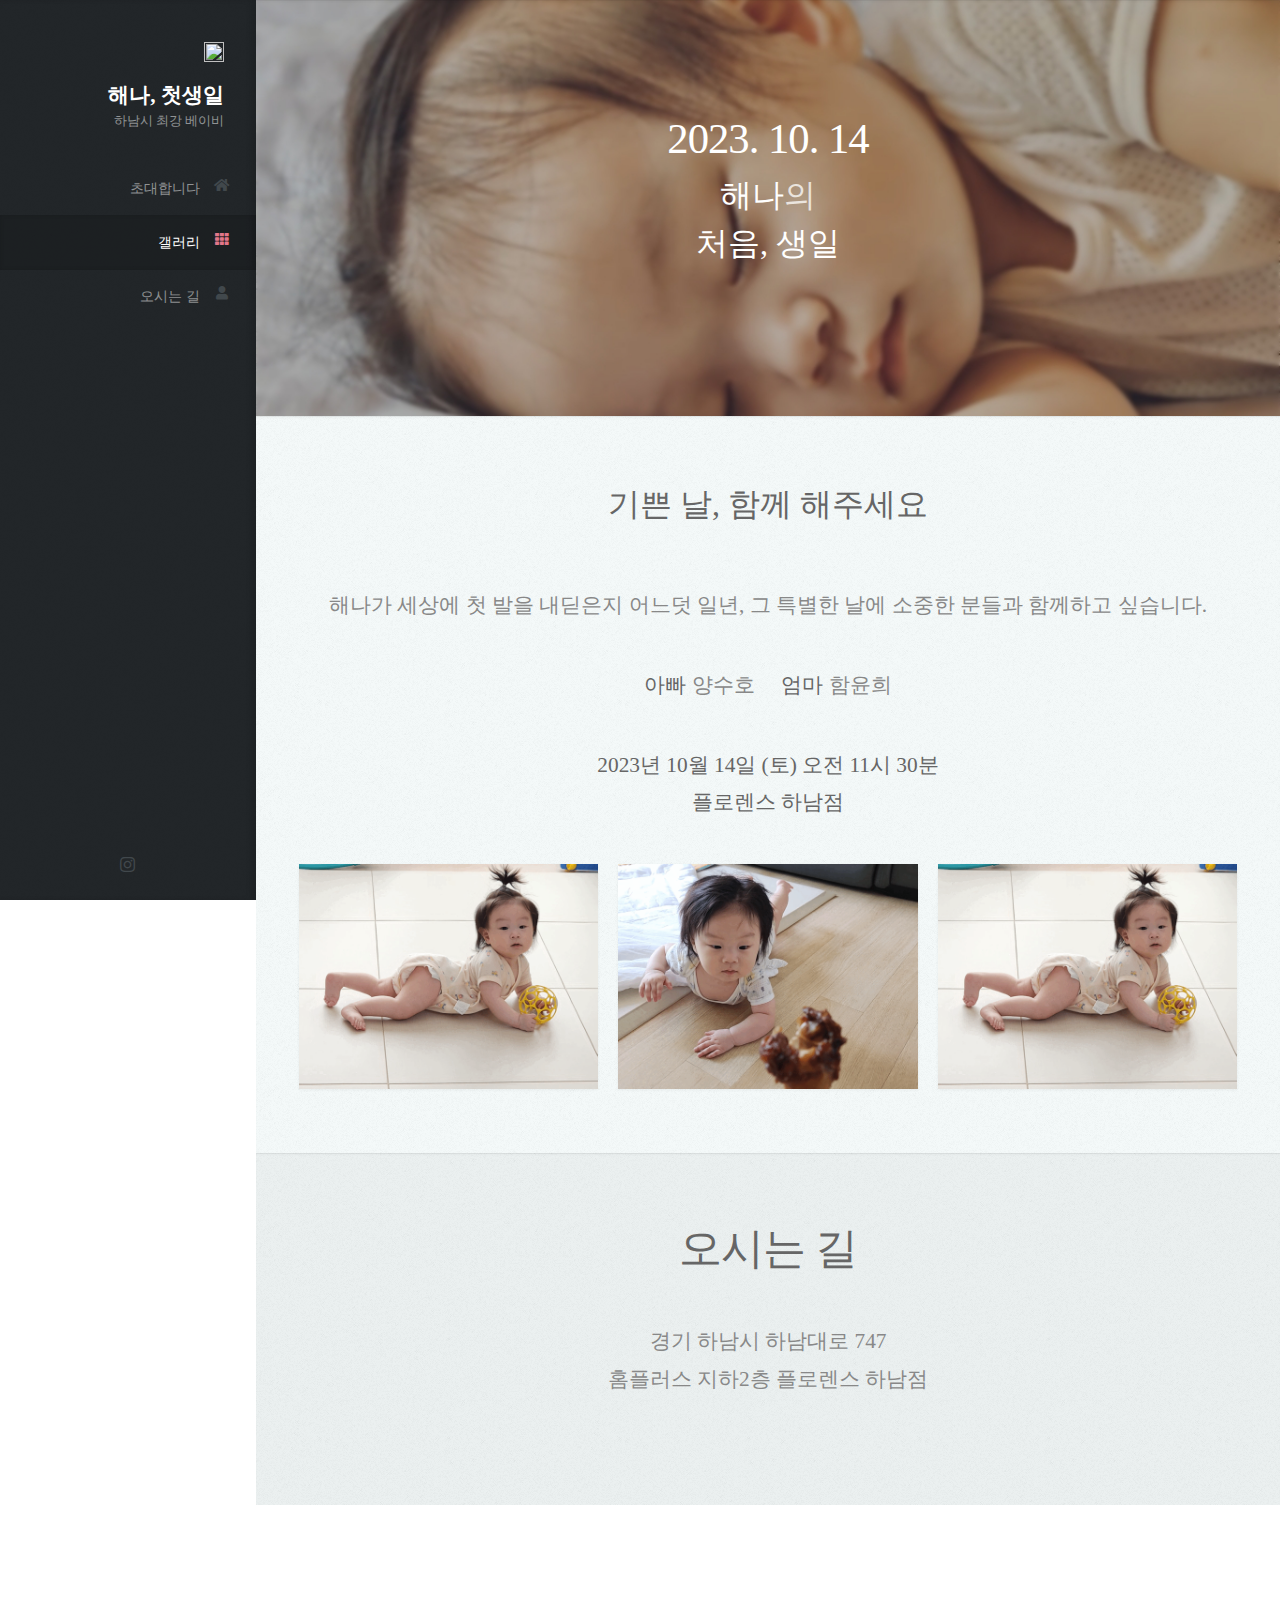
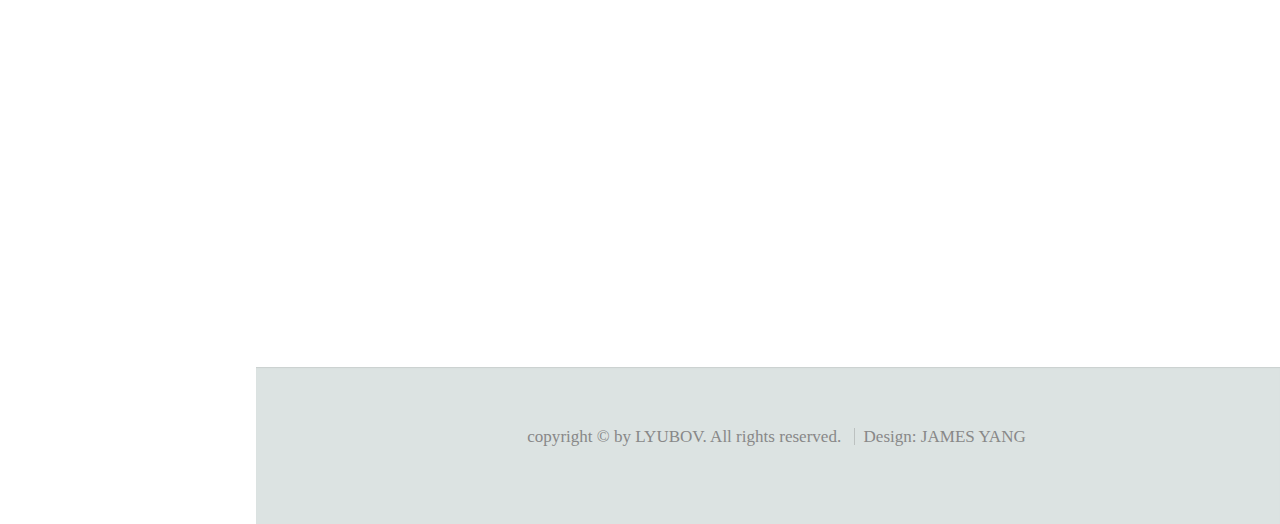
==== commit 7e715f98: "update" ====
--- a/index.html
+++ b/index.html
@@ -15,9 +15,9 @@
     <div class="top">
         <!-- Logo -->
         <div id="logo">
-            <span class="image avatar48"><img src="images/avatar.jpg" alt=""/></span>
-            <h1 id="title">해나 처음생일</h1>
-            <p>하남시 최강 마스터</p>
+            <span class="image avatar48"><img src="images/profilePhoto.png" alt=""/></span>
+            <h1 id="title">해나, 첫생일</h1>
+            <p>하남시 최강 베이비</p>
         </div>
 
         <!-- Nav -->
@@ -44,16 +44,14 @@
 
     <!-- Intro -->
     <section id="top" class="one dark cover">
-        <div class="container">
-
+        <div class="topCenter">
             <header>
-                <h2><strong>해나</strong>의, <strong>처음</strong> 생일</h2>
-                <p>Ligula scelerisque justo sem accumsan diam quis<br/>
-                    vitae natoque dictum sollicitudin elementum.</p>
+                <h2><strong>2023. 10. 14</strong></h2>
+                <h3><strong>해나</strong>의 <br/> <strong>처음, 생일</strong></h3>
             </header>
-            <footer>
-                <a href="#portfolio" class="button scrolly">Magna Aliquam</a>
-            </footer>
+            <!--            <footer>-->
+            <!--                <a href="#portfolio" class="button scrolly">Magna Aliquam</a>-->
+            <!--            </footer>-->
         </div>
     </section>
 
@@ -61,20 +59,34 @@
     <section id="portfolio" class="two">
         <div class="container">
             <header>
-                <h2>기쁜 날, 함께 해주세요 </h2> <br/>
-                <p>해나가 세상에 첫 발을 내딛은지 어느덧 일년,</p>
-                그 특별한 날에 소중한 분들과 함께하고 싶습니다.</p>
+                <h3>기쁜 날, 함께 해주세요 </h3> <br/>
+                <p>
+                    해나가 세상에 첫 발을 내딛은지 어느덧 일년,
+                    그 특별한 날에 소중한 분들과 함께하고 싶습니다.
+                </p>
             </header>
             <p><strong>아빠</strong> 양수호 &nbsp;&nbsp;&nbsp; <strong>엄마</strong> 함윤희</p>
+
+            <p>
+                <strong>
+                    2023년 10월 14일 (토) 오전 11시 30분 <br/>
+                    플로렌스 하남점
+                </strong>
+            </p>
 
             <div class="row">
 
                 <div class="col-4 col-12-mobile">
                     <article class="item">
-                        <a href="#" class="image fit"><img src="images/pic06.jpg" alt=""/></a>
-                        <header>
-                            <h3>Dolor Penatibus</h3>
-                        </header>
+                        <a href="#" class="image fit"><img src="images/hn_01.gif" loop=infinite alt="공놀이나나"/></a>
+                    </article>
+                </div><div class="col-4 col-12-mobile">
+                    <article class="item">
+                        <a href="#" class="image fit"><img src="images/hn_02.gif" loop=infinite alt="족발줘나나"/></a>
+                    </article>
+                </div><div class="col-4 col-12-mobile">
+                    <article class="item">
+                        <a href="#" class="image fit"><img src="images/hn_01.gif" alt=""/></a>
                     </article>
                 </div>
             </div>
@@ -87,7 +99,7 @@
             <header>
                 <h2>오시는 길</h2>
             </header>
-            <p>경기도 하남시... *** 홀 주차대수 이런것도 넣으면 좋음</p>
+            <p>경기 하남시 하남대로 747 <br/> 홈플러스 지하2층 플로렌스 하남점</p>
         </div>
     </section>
 
--- a/assets/css/main.css
+++ b/assets/css/main.css
@@ -146,9 +146,9 @@
 		margin: 0 0 2em 0;
 	}
 
-		header > p {
-			margin: 1em 0 0 0;
-		}
+	header > p {
+		margin: 1em 0 0 0;
+	}
 
 	footer {
 		margin: 2em 0 0 0;
@@ -1755,19 +1755,18 @@
 		}
 
 		.image.avatar48 {
-			width: 48px;
-			height: 48px;
-			background: #f00;
+			height: 100%;
+			/*background: #f00;*/
 		}
 
 			.image.avatar48 img {
-				width: 48px;
-				height: 48px;
+				height: 100%;
 			}
 
 		.image.fit {
 			display: block;
-			width: 100%;
+			/*width: 100%;*/
+			height: 100%;
 		}
 
 		.image.featured {
@@ -2247,11 +2246,12 @@
 
 			#main > section.one {
 				background-color: #81918E;
-				background-image: url("../../images/banner.jpg");
+				background-image: url("../../images/banner_hn.jpg");
 			}
 
 			#main > section.two {
 				background-color: #f5fafa;
+				/*background-image: url("../../images/flower.jpg");*/
 			}
 
 			#main > section.three {
@@ -2399,6 +2399,11 @@
 
 			.container {
 				padding: 0 2em 0 2em;
+
+			}
+
+			.topCenter {
+			text-align: right;
 			}
 
 		/* Item */
@@ -2583,9 +2588,14 @@
 			body, input, textarea, select {
 				font-size: 14pt;
 			}
-
 			h2 {
-				font-size: 1.5em;
+				font-size: 1.8em;
+				letter-spacing: 0;
+				font-weight: 300;
+			}
+
+			h3 {
+				font-size: 2.0em;
 				letter-spacing: 0;
 				font-weight: 300;
 			}
--- a/assets/css/style.css
+++ b/assets/css/style.css
@@ -2,6 +2,26 @@
     src: url("../css/font/Dongle-Light.ttf");
     font-family: "dongle";
 }
+
+@font-face {
+    src: url("../css/font/GowunBatang-Regular.ttf");
+    font-family: "gowunBatang";
+}
+
+@font-face {
+    src: url("../css/font/GowunBatang-Bold.ttf");
+    font-family: "gowunBatangBold";
+}
+
 section {
-    font-family: "dongle";
+    /*font-family: "dongle";*/
+    font-family: "gowunBatang";
+}
+
+p {
+    font-family: "gowunBatangBold";
+}
+
+div {
+    font-family: "gowunBatang";
 }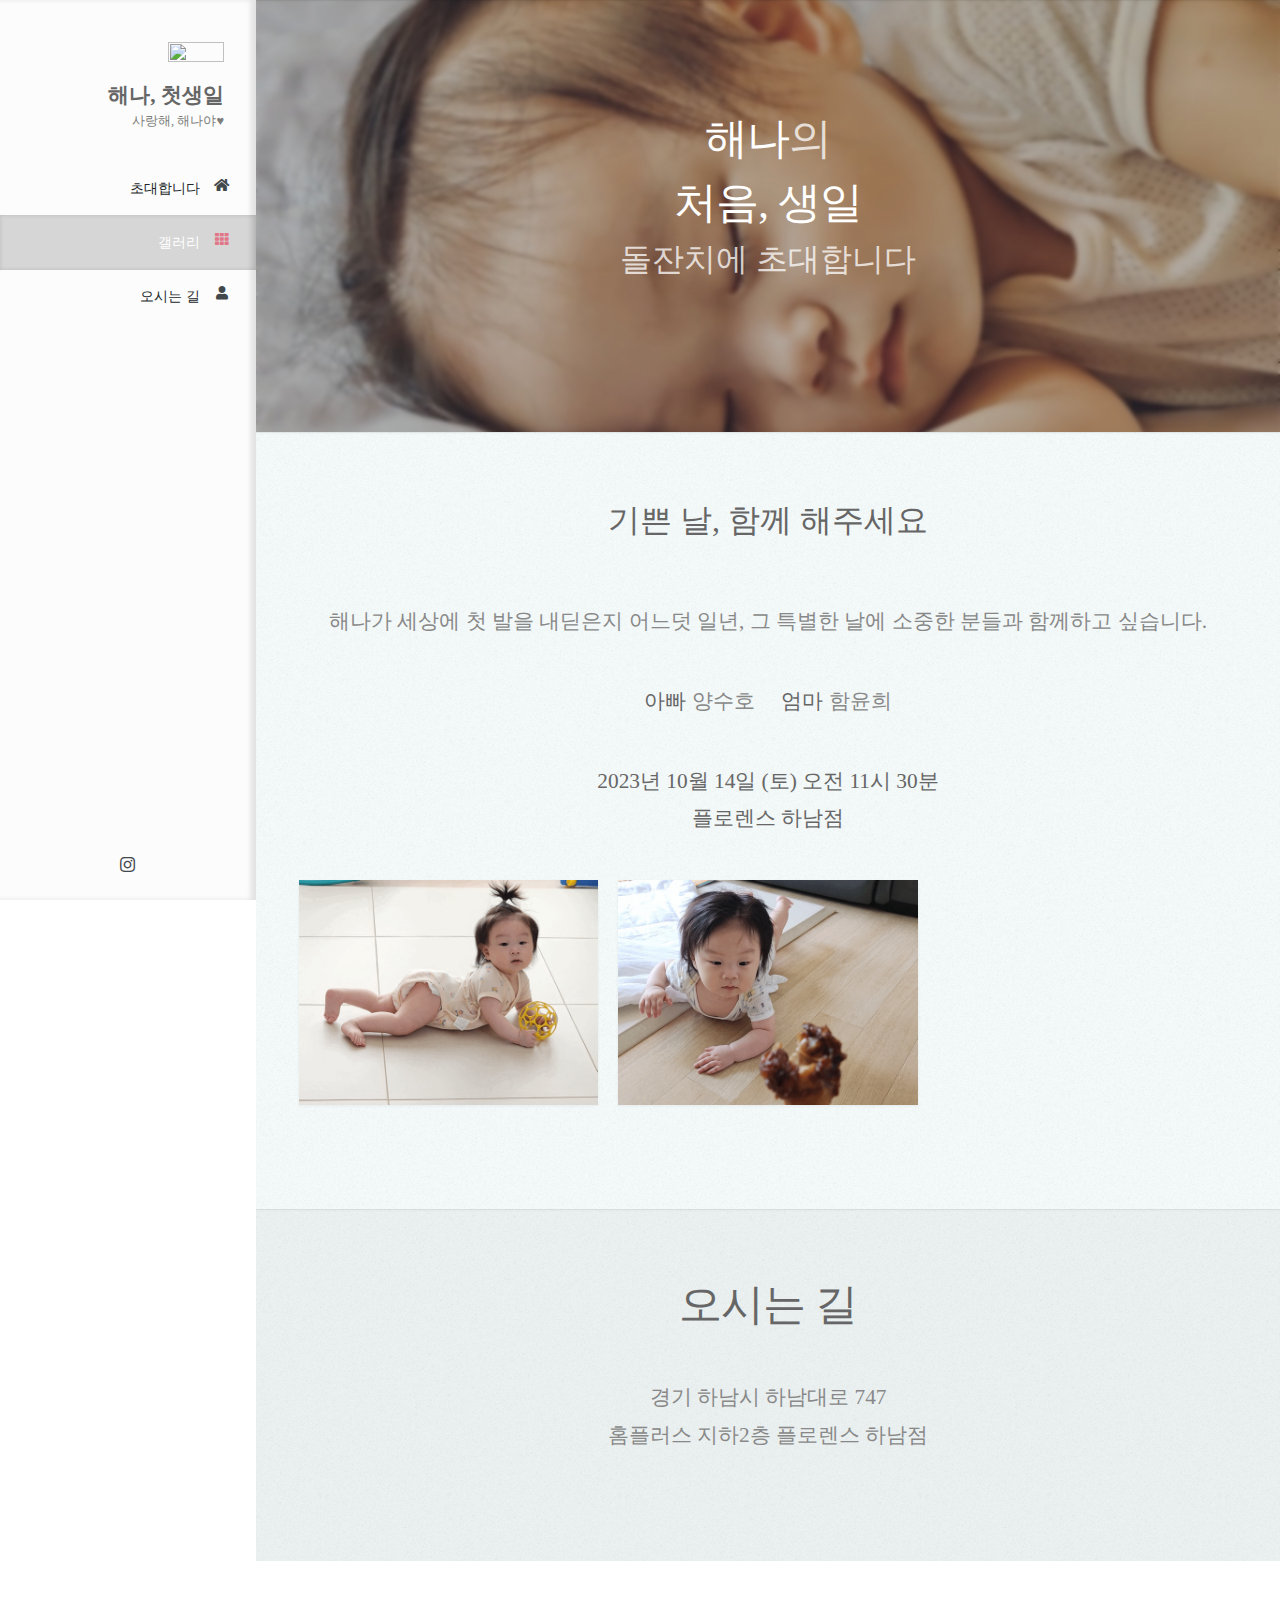
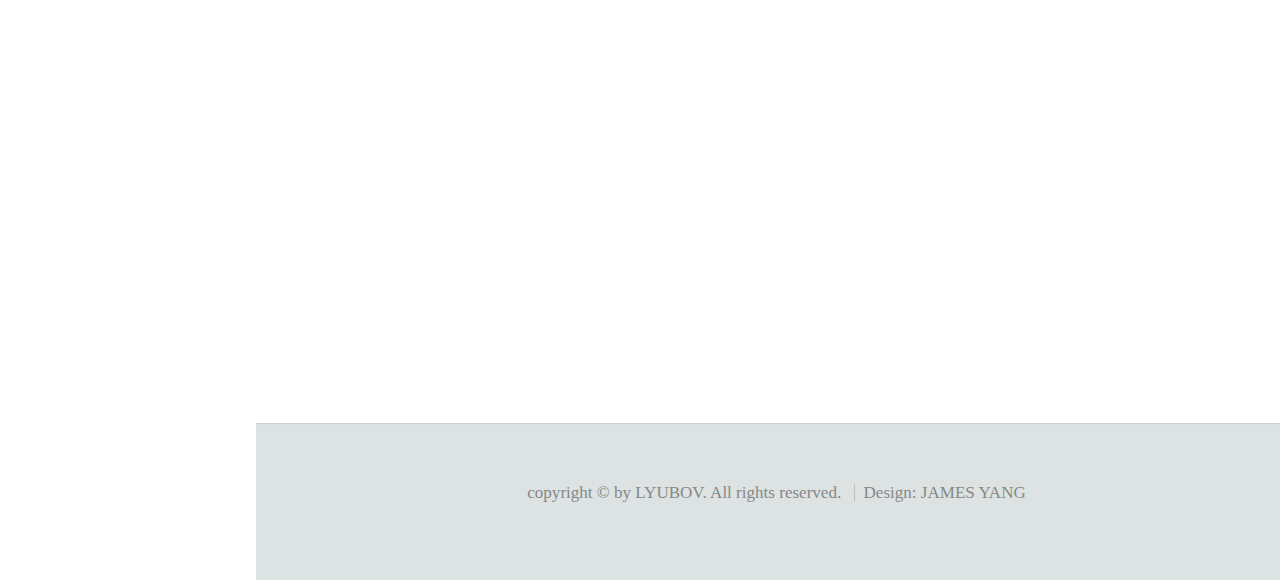
==== commit b081e209: "create card" ====
--- a/index.html
+++ b/index.html
@@ -7,6 +7,7 @@
     <meta name="viewport" content="width=device-width, initial-scale=1, user-scalable=no"/>
     <link rel="stylesheet" href="assets/css/main.css"/>
     <link rel="stylesheet" href="assets/css/style.css"/>
+    <link rel="shortcut icon" href="images/favicon.ico">
 </head>
 <body class="is-preload">
 
@@ -15,9 +16,9 @@
     <div class="top">
         <!-- Logo -->
         <div id="logo">
-            <span class="image avatar48"><img src="images/profilePhoto.png" alt=""/></span>
+            <span class="image avatar48"><img src="images/profilePhoto_1.jpeg" alt=""/></span>
             <h1 id="title">해나, 첫생일</h1>
-            <p>하남시 최강 베이비</p>
+            <p>사랑해, 해나야♥</p>
         </div>
 
         <!-- Nav -->
@@ -46,8 +47,8 @@
     <section id="top" class="one dark cover">
         <div class="topCenter">
             <header>
-                <h2><strong>2023. 10. 14</strong></h2>
-                <h3><strong>해나</strong>의 <br/> <strong>처음, 생일</strong></h3>
+                <h2><strong>해나</strong>의 <br/> <strong>처음, 생일</strong></h2>
+                <h3>돌잔치에 초대합니다</h3>
             </header>
             <!--            <footer>-->
             <!--                <a href="#portfolio" class="button scrolly">Magna Aliquam</a>-->
@@ -80,15 +81,49 @@
                     <article class="item">
                         <a href="#" class="image fit"><img src="images/hn_01.gif" loop=infinite alt="공놀이나나"/></a>
                     </article>
-                </div><div class="col-4 col-12-mobile">
+                </div>
+                <div class="col-4 col-12-mobile">
                     <article class="item">
                         <a href="#" class="image fit"><img src="images/hn_02.gif" loop=infinite alt="족발줘나나"/></a>
                     </article>
-                </div><div class="col-4 col-12-mobile">
+                </div>
+                <!--새로운사진으로셋팅-->
+                <div class="col-4 col-12-mobile">
                     <article class="item">
-                        <a href="#" class="image fit"><img src="images/hn_01.gif" alt=""/></a>
+                        <a href="#" class="image fit"><img src="images/hn_10.GIF" alt=""/></a>
                     </article>
                 </div>
+                <div class="col-4 col-12-mobile">
+                    <article class="item">
+                        <a href="#" class="image fit"><img src="images/hn_11.jpeg" alt=""/></a>
+                    </article>
+                </div>
+                <div class="col-4 col-12-mobile">
+                    <article class="item">
+                        <a href="#" class="image fit"><img src="images/hn_12.jpeg" alt=""/></a>
+                    </article>
+                </div>
+                <div class="col-4 col-12-mobile">
+                    <article class="item">
+                        <a href="#" class="image fit"><img src="images/hn_13.GIF" alt=""/></a>
+                    </article>
+                </div>
+                <div class="col-4 col-12-mobile">
+                    <article class="item">
+                        <a href="#" class="image fit"><img src="images/hn_14.jpeg" alt=""/></a>
+                    </article>
+                </div>
+                <div class="col-4 col-12-mobile">
+                    <article class="item">
+                        <a href="#" class="image fit"><img src="images/hn_15.jpeg" alt=""/></a>
+                    </article>
+                </div>
+                <div class="col-4 col-12-mobile">
+                    <article class="item">
+                        <a href="#" class="image fit"><img src="images/hn_16.jpeg" alt=""/></a>
+                    </article>
+                </div>
+
             </div>
         </div>
     </section>
--- a/assets/css/main.css
+++ b/assets/css/main.css
@@ -1755,8 +1755,7 @@
 		}
 
 		.image.avatar48 {
-			height: 100%;
-			/*background: #f00;*/
+			width: 29%;
 		}
 
 			.image.avatar48 img {
@@ -2044,7 +2043,8 @@
 		-webkit-justify-content: space-between;
 		-ms-justify-content: space-between;
 		justify-content: space-between;
-		background: #222629 url("images/overlay.png");
+		/*background: #222629 url("images/overlay.png");*/
+		background-color: #FCFCFC;
 		box-shadow: inset -0.25em 0 0.25em 0 rgba(0, 0, 0, 0.1);
 		color: #fff;
 		height: 100%;
@@ -2101,7 +2101,7 @@
 
 		#logo h1 {
 			position: relative;
-			color: #fff;
+			/*color: #fff;*/
 			font-weight: 600;
 			font-size: 1em;
 			line-height: 1em;
@@ -2111,7 +2111,8 @@
 			position: relative;
 			display: block;
 			font-size: 0.6em;
-			color: rgba(255, 255, 255, 0.5);
+			/*color: rgba(255, 255, 255, 0.5);*/
+			color: #7d7e7b;
 			line-height: 1.25em;
 			margin: 0.5em 0 0 0;
 		}
@@ -2135,7 +2136,8 @@
 			#nav ul li a {
 				display: block;
 				padding: 0.5em 1.5em 0.5em 1.5em;
-				color: rgba(255, 255, 255, 0.5);
+				/*color: rgba(255, 255, 255, 0.5);*/
+				color: #222729;
 				text-decoration: none;
 				outline: 0;
 				border: 0;
@@ -2444,7 +2446,8 @@
 				width: 275px;
 				z-index: 10002;
 				width: 275px;
-				background: #222729 url("images/overlay.png");
+				/*background: #222729 url("images/overlay.png");*/
+				background-color: #FCFCFC;
 				box-shadow: inset -0.25em 0 0.25em 0 rgba(0, 0, 0, 0.125);
 			}
 
@@ -2595,7 +2598,7 @@
 			}
 
 			h3 {
-				font-size: 2.0em;
+				font-size: 1.2em;
 				letter-spacing: 0;
 				font-weight: 300;
 			}
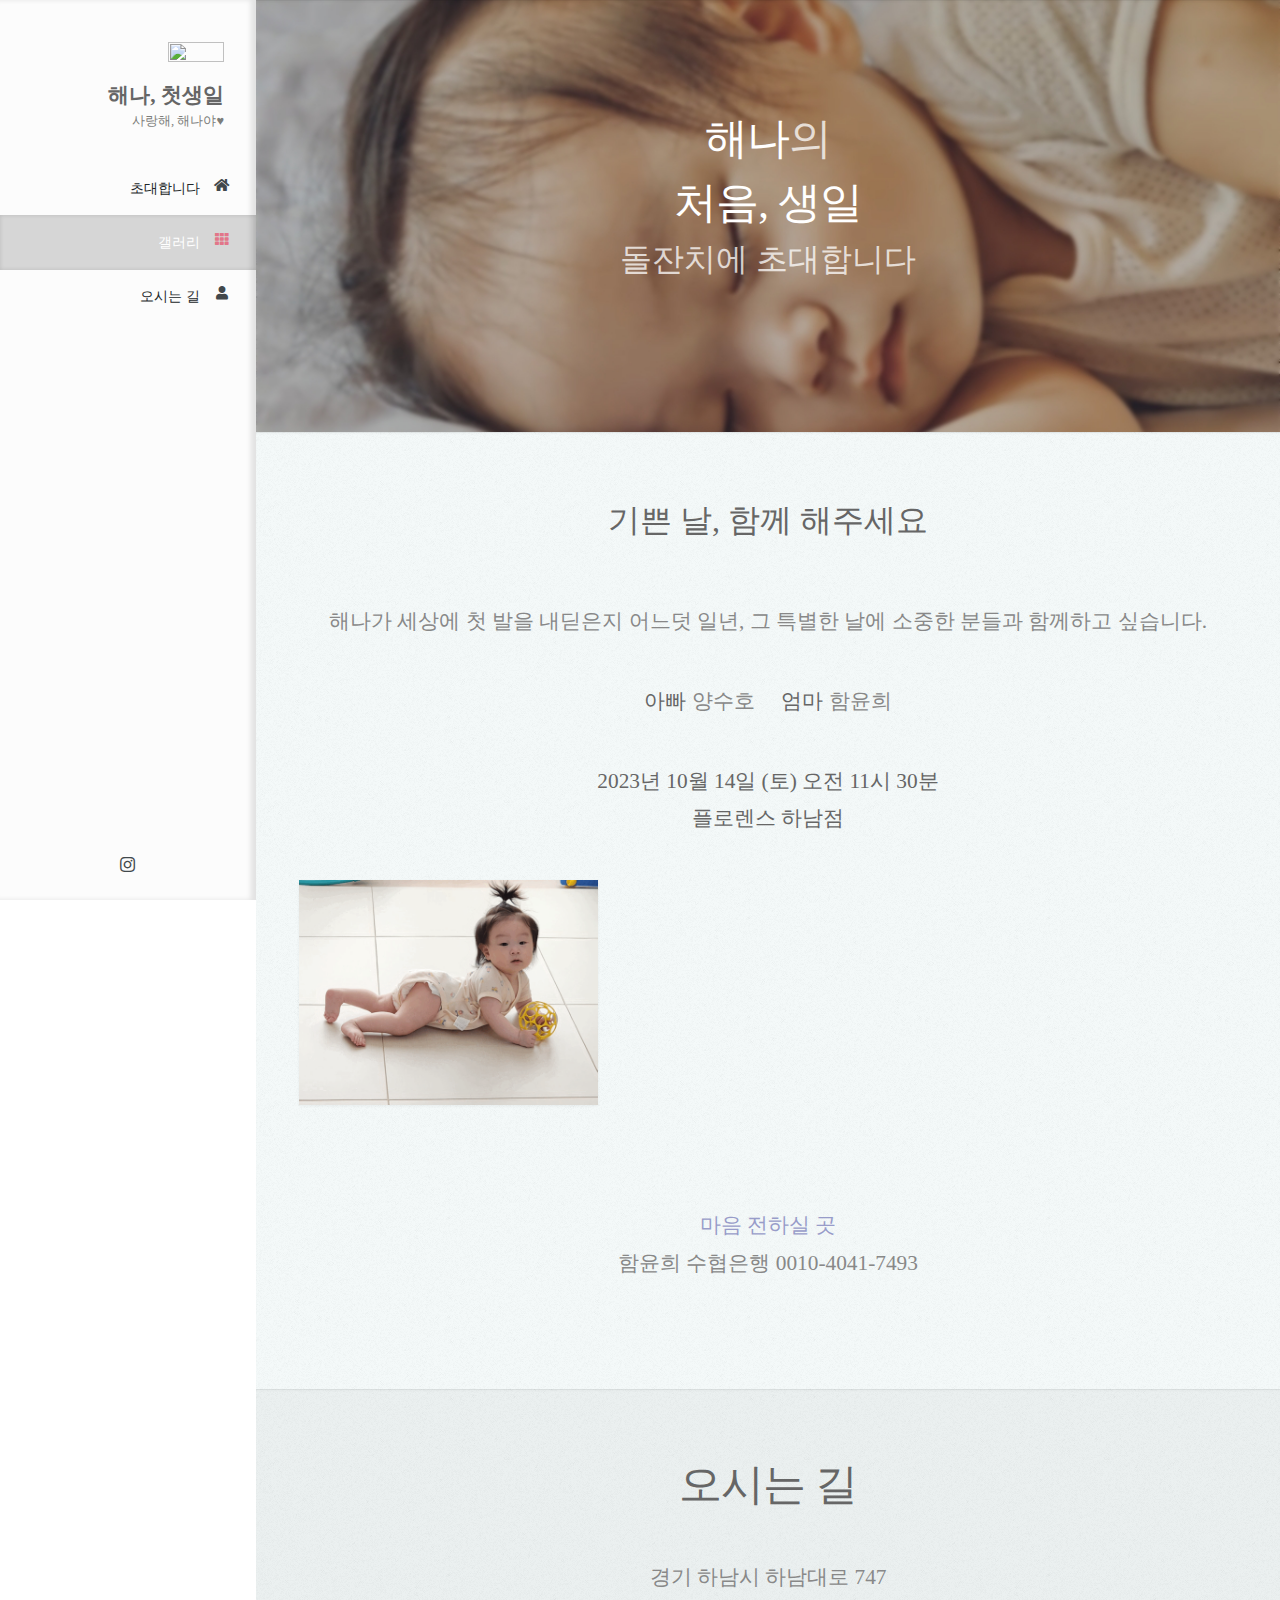
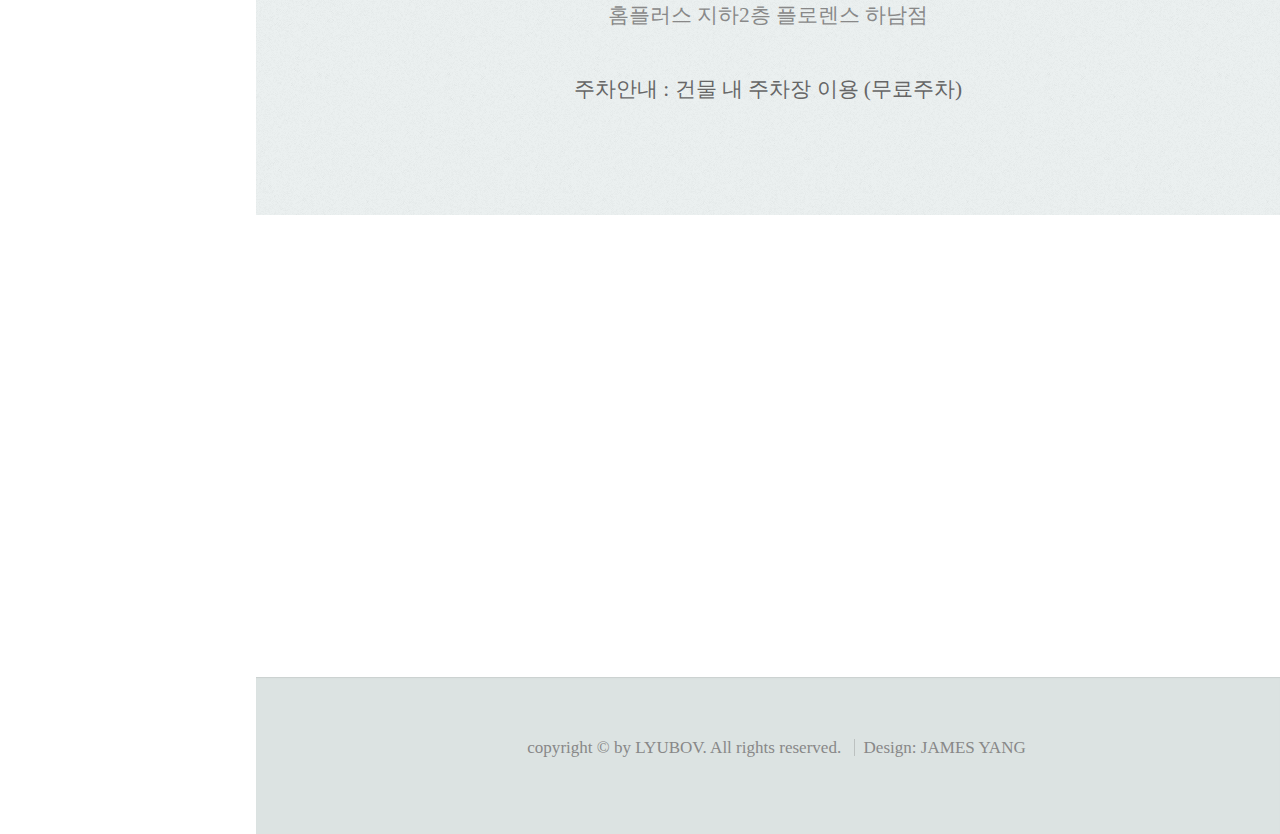
==== commit 808c182b: "update" ====
--- a/index.html
+++ b/index.html
@@ -82,17 +82,8 @@
                         <a href="#" class="image fit"><img src="images/hn_01.gif" loop=infinite alt="공놀이나나"/></a>
                     </article>
                 </div>
-                <div class="col-4 col-12-mobile">
-                    <article class="item">
-                        <a href="#" class="image fit"><img src="images/hn_02.gif" loop=infinite alt="족발줘나나"/></a>
-                    </article>
-                </div>
+
                 <!--새로운사진으로셋팅-->
-                <div class="col-4 col-12-mobile">
-                    <article class="item">
-                        <a href="#" class="image fit"><img src="images/hn_10.GIF" alt=""/></a>
-                    </article>
-                </div>
                 <div class="col-4 col-12-mobile">
                     <article class="item">
                         <a href="#" class="image fit"><img src="images/hn_11.jpeg" alt=""/></a>
@@ -103,11 +94,7 @@
                         <a href="#" class="image fit"><img src="images/hn_12.jpeg" alt=""/></a>
                     </article>
                 </div>
-                <div class="col-4 col-12-mobile">
-                    <article class="item">
-                        <a href="#" class="image fit"><img src="images/hn_13.GIF" alt=""/></a>
-                    </article>
-                </div>
+
                 <div class="col-4 col-12-mobile">
                     <article class="item">
                         <a href="#" class="image fit"><img src="images/hn_14.jpeg" alt=""/></a>
@@ -117,14 +104,33 @@
                     <article class="item">
                         <a href="#" class="image fit"><img src="images/hn_15.jpeg" alt=""/></a>
                     </article>
-                </div>
-                <div class="col-4 col-12-mobile">
+                </div> <div class="col-4 col-12-mobile">
                     <article class="item">
-                        <a href="#" class="image fit"><img src="images/hn_16.jpeg" alt=""/></a>
+                        <a href="#" class="image fit"><img src="images/hn_n_0.jpg" alt=""/></a>
+                    </article>
+                </div> <div class="col-4 col-12-mobile">
+                    <article class="item">
+                        <a href="#" class="image fit"><img src="images/hn_n_1.jpg" alt=""/></a>
+                    </article>
+                </div> <div class="col-4 col-12-mobile">
+                    <article class="item">
+                        <a href="#" class="image fit"><img src="images/hn_n_2.jpg" alt=""/></a>
+                    </article>
+                </div> <div class="col-4 col-12-mobile">
+                    <article class="item">
+                        <a href="#" class="image fit"><img src="images/hn_n_3.jpg" alt=""/></a>
+                    </article>
+                </div> <div class="col-4 col-12-mobile">
+                    <article class="item">
+                        <a href="#" class="image fit"><img src="images/hn_n_4.jpg" alt=""/></a>
                     </article>
                 </div>
-
             </div>
+            <p></p>
+            <p>
+               <strong style="color: #989CC9">마음 전하실 곳 </strong><br/>
+               함윤희 수협은행 0010-4041-7493
+            </p>
         </div>
     </section>
 
@@ -134,7 +140,9 @@
             <header>
                 <h2>오시는 길</h2>
             </header>
-            <p>경기 하남시 하남대로 747 <br/> 홈플러스 지하2층 플로렌스 하남점</p>
+            <p>경기 하남시 하남대로 747 <br/> 홈플러스 지하2층 플로렌스 하남점<br/><br/>
+                <strong>주차안내 : 건물 내 주차장 이용 (무료주차)</strong>
+            </p>
         </div>
     </section>
 
--- a/assets/css/main.css
+++ b/assets/css/main.css
@@ -2586,7 +2586,7 @@
 
 	@media screen and (max-width: 736px) {
 
-		/* Basic */
+		/* Basic 1 */
 
 			body, input, textarea, select {
 				font-size: 14pt;
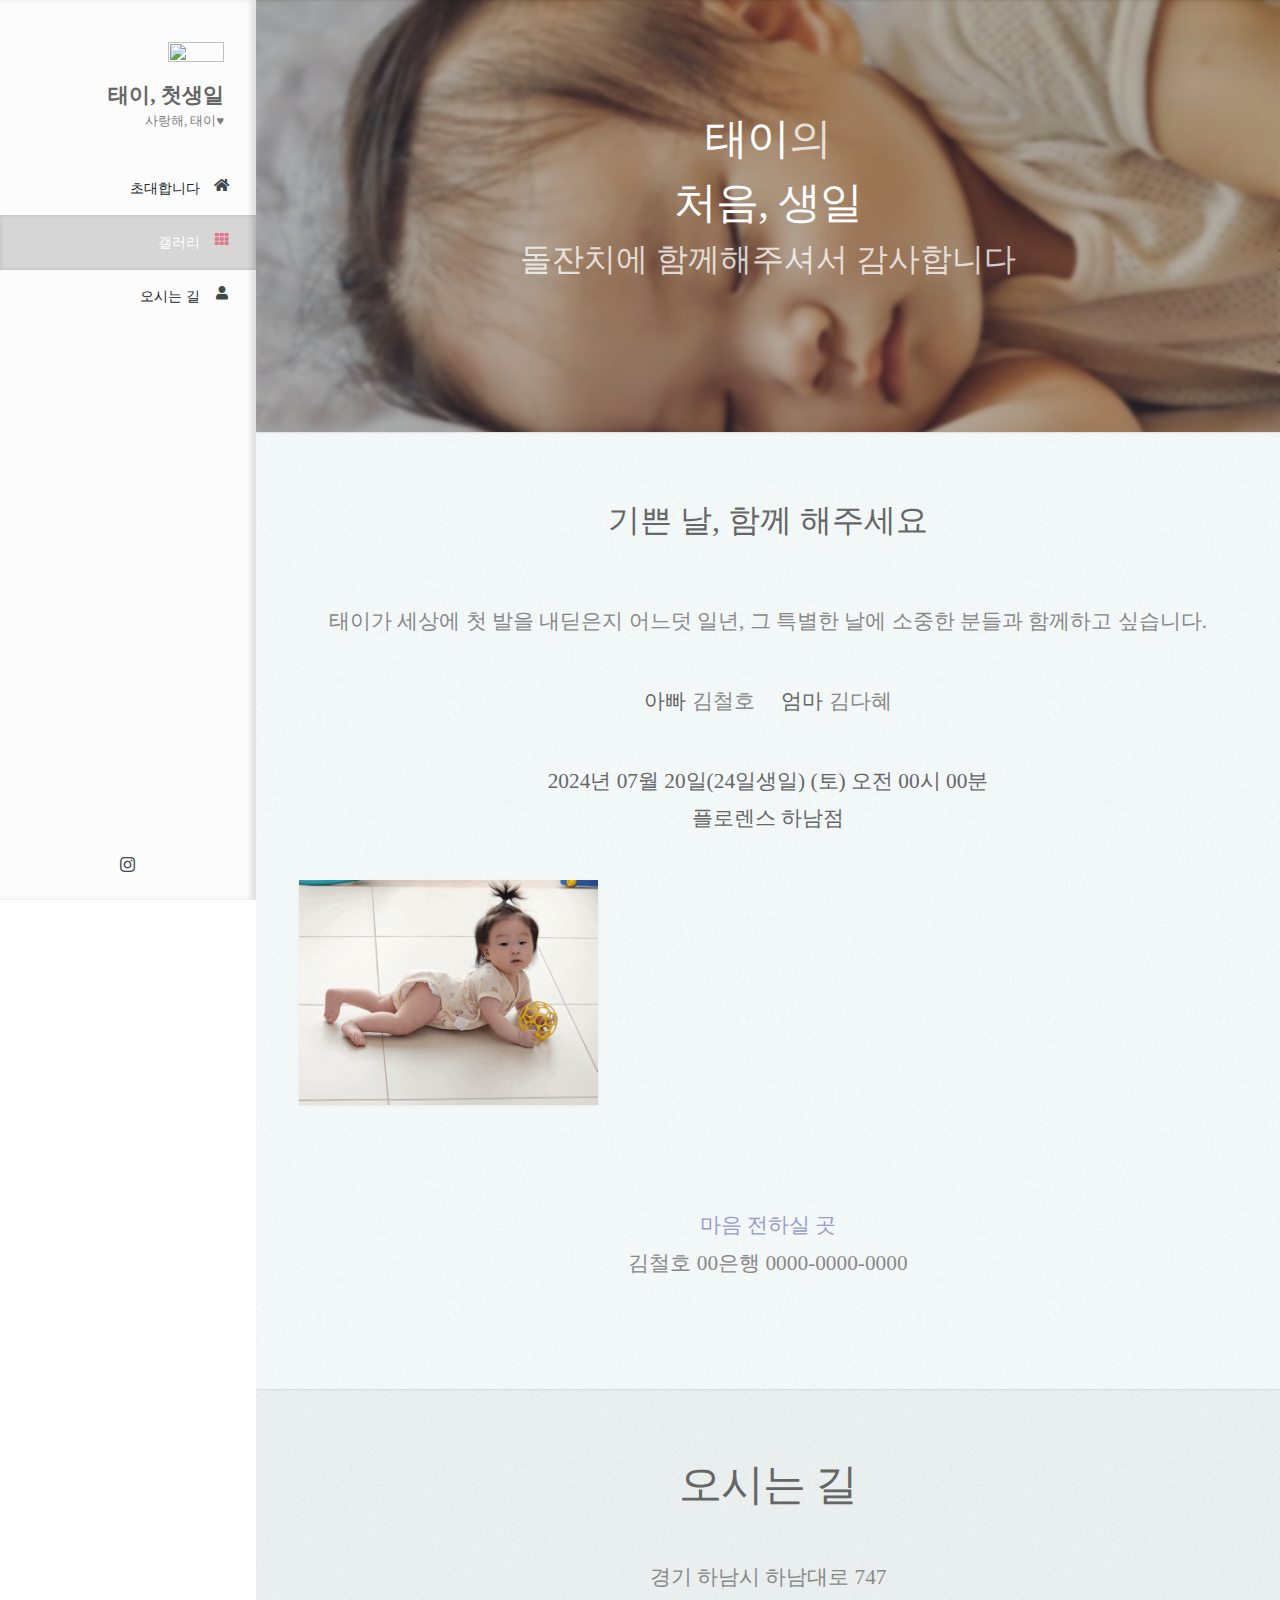
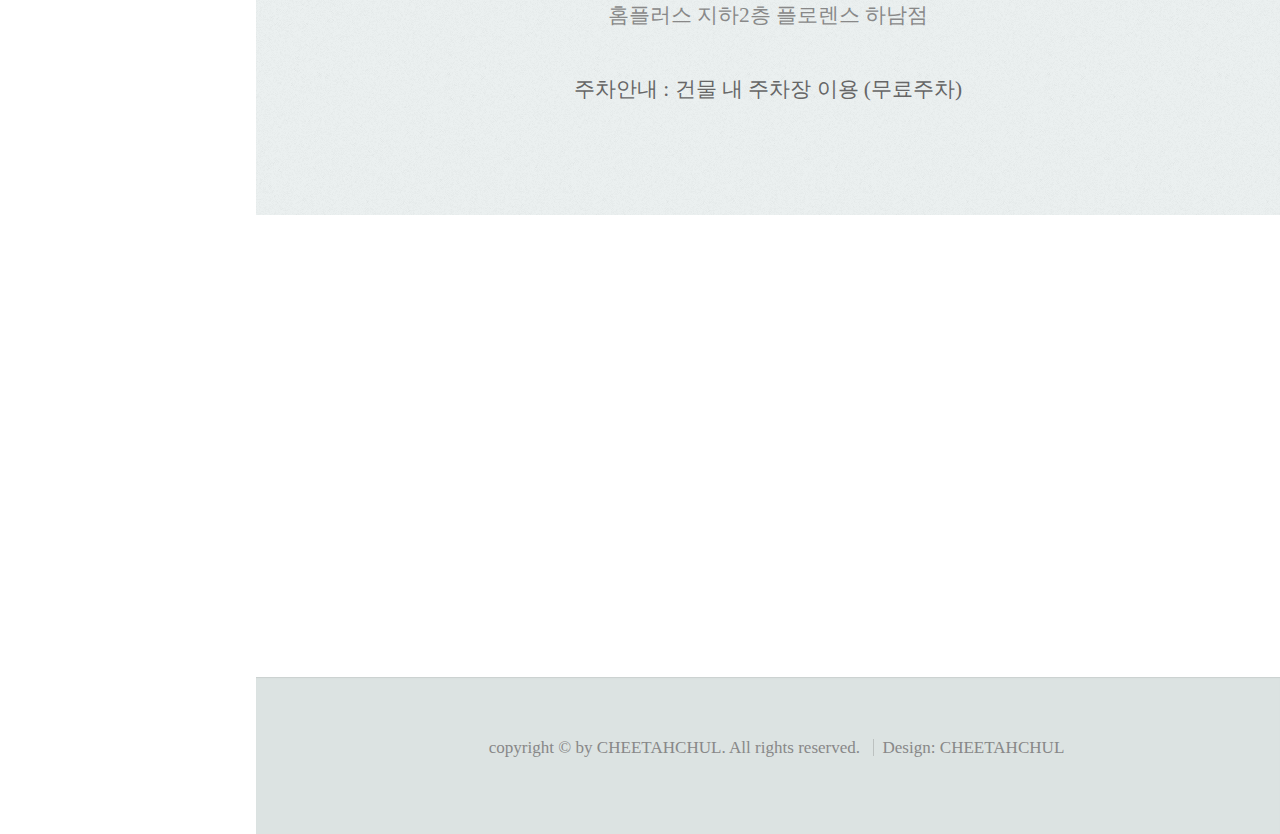
==== commit 88c1bff0: "[2024/06/20] init" ====
--- a/index.html
+++ b/index.html
@@ -2,7 +2,7 @@
 <html>
 
 <head>
-    <title>해나 첫생일♡</title>
+    <title>태이 첫생일♡</title>
     <meta charset="utf-8"/>
     <meta name="viewport" content="width=device-width, initial-scale=1, user-scalable=no"/>
     <link rel="stylesheet" href="assets/css/main.css"/>
@@ -17,8 +17,8 @@
         <!-- Logo -->
         <div id="logo">
             <span class="image avatar48"><img src="images/profilePhoto_1.jpeg" alt=""/></span>
-            <h1 id="title">해나, 첫생일</h1>
-            <p>사랑해, 해나야♥</p>
+            <h1 id="title">태이, 첫생일</h1>
+            <p>사랑해, 태이♥</p>
         </div>
 
         <!-- Nav -->
@@ -35,7 +35,7 @@
     <div class="bottom">
         <!-- Social Icons -->
         <ul class="icons">
-            <li><a href="https://www.instagram.com/iam_ssuu/" target="_blank" class="icon brands fa-instagram"><span class="label">Instagram</span></a></li>
+            <li><a href="https://www.instagram.com/gold_taei/" target="_blank" class="icon brands fa-instagram"><span class="label">Instagram</span></a></li>
         </ul>
     </div>
 </div>
@@ -47,8 +47,8 @@
     <section id="top" class="one dark cover">
         <div class="topCenter">
             <header>
-                <h2><strong>해나</strong>의 <br/> <strong>처음, 생일</strong></h2>
-                <h3>돌잔치에 초대합니다</h3>
+                <h2><strong>태이</strong>의 <br/> <strong>처음, 생일</strong></h2>
+                <h3>돌잔치에 함께해주셔서 감사합니다</h3>
             </header>
             <!--            <footer>-->
             <!--                <a href="#portfolio" class="button scrolly">Magna Aliquam</a>-->
@@ -62,15 +62,15 @@
             <header>
                 <h3>기쁜 날, 함께 해주세요 </h3> <br/>
                 <p>
-                    해나가 세상에 첫 발을 내딛은지 어느덧 일년,
+                    태이가 세상에 첫 발을 내딛은지 어느덧 일년,
                     그 특별한 날에 소중한 분들과 함께하고 싶습니다.
                 </p>
             </header>
-            <p><strong>아빠</strong> 양수호 &nbsp;&nbsp;&nbsp; <strong>엄마</strong> 함윤희</p>
+            <p><strong>아빠</strong> 김철호 &nbsp;&nbsp;&nbsp; <strong>엄마</strong> 김다혜</p>
 
             <p>
                 <strong>
-                    2023년 10월 14일 (토) 오전 11시 30분 <br/>
+                    2024년 07월 20일(24일생일) (토) 오전 00시 00분 <br/>
                     플로렌스 하남점
                 </strong>
             </p>
@@ -92,6 +92,11 @@
                 <div class="col-4 col-12-mobile">
                     <article class="item">
                         <a href="#" class="image fit"><img src="images/hn_12.jpeg" alt=""/></a>
+                    </article>
+                </div>
+                <div class="col-4 col-12-mobile">
+                    <article class="item">
+                        <a href="#" class="image fit"><img src="images/hn_n_5.jpg" alt=""/></a>
                     </article>
                 </div>
 
@@ -129,7 +134,7 @@
             <p></p>
             <p>
                <strong style="color: #989CC9">마음 전하실 곳 </strong><br/>
-               함윤희 수협은행 0010-4041-7493
+               김철호 00은행 0000-0000-0000
             </p>
         </div>
     </section>
@@ -156,8 +161,8 @@
 <div id="footer">
     <!-- Copyright -->
     <ul class="copyright">
-        <li>copyright &copy; by LYUBOV. All rights reserved.</li>
-        <li>Design: JAMES YANG</li>
+        <li>copyright &copy; by CHEETAHCHUL. All rights reserved.</li>
+        <li>Design: CHEETAHCHUL</li>
     </ul>
 </div>
 
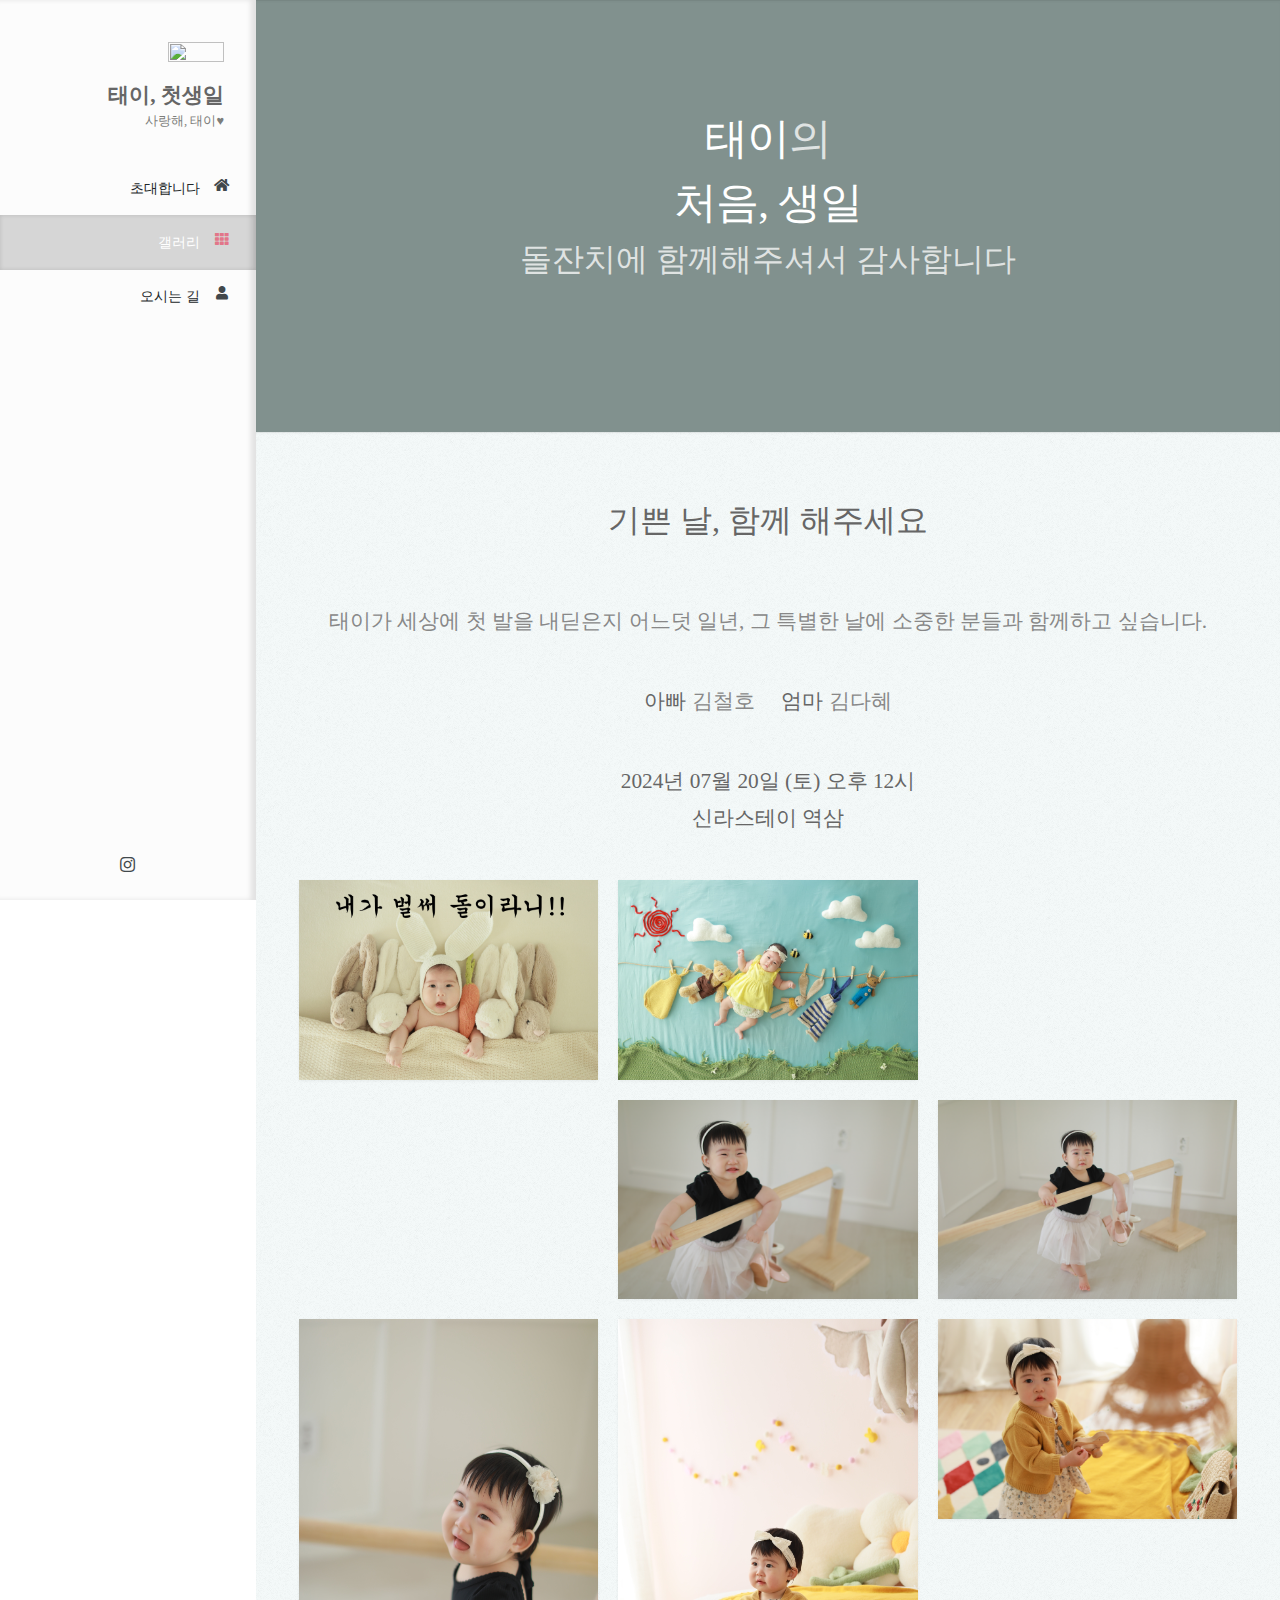
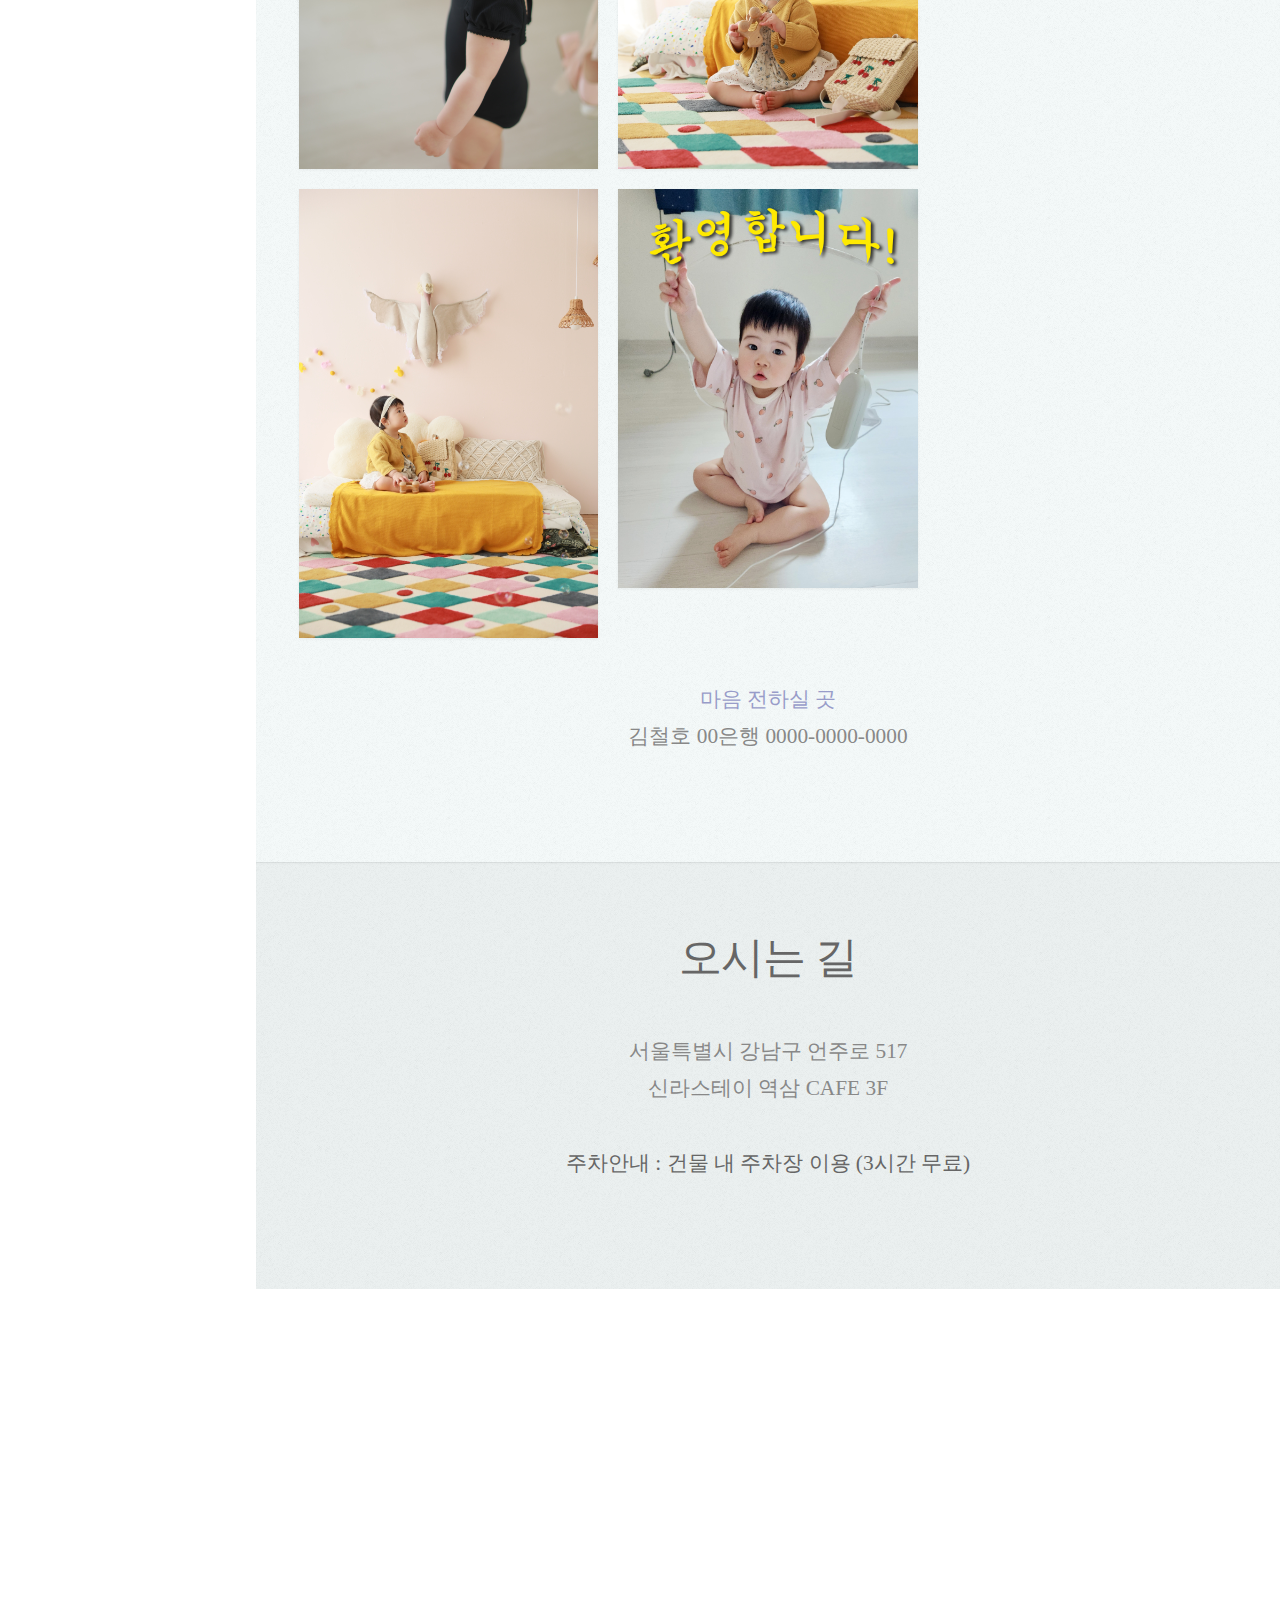
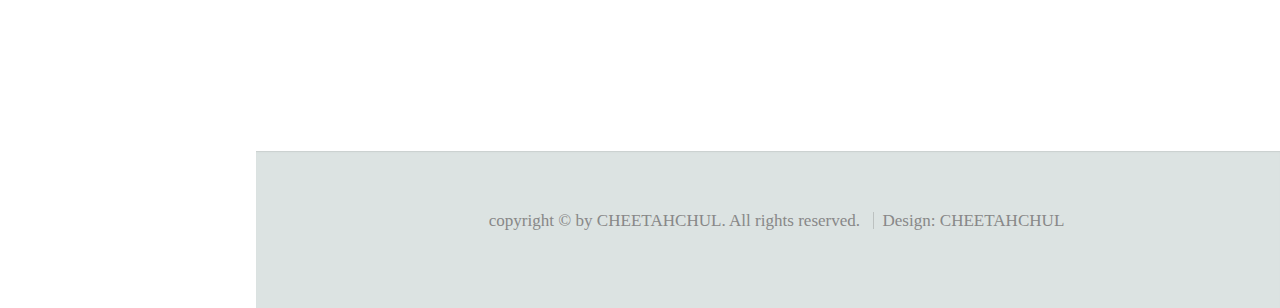
==== commit 63fbb803: "[2024/06/21] update" ====
--- a/index.html
+++ b/index.html
@@ -70,8 +70,8 @@
 
             <p>
                 <strong>
-                    2024년 07월 20일(24일생일) (토) 오전 00시 00분 <br/>
-                    플로렌스 하남점
+                    2024년 07월 20일 (토) 오후 12시 <br/>
+                    신라스테이 역삼
                 </strong>
             </p>
 
@@ -79,55 +79,55 @@
 
                 <div class="col-4 col-12-mobile">
                     <article class="item">
-                        <a href="#" class="image fit"><img src="images/hn_01.gif" loop=infinite alt="공놀이나나"/></a>
+                        <a href="#" class="image fit"><img src="images/ti_01.JPG" loop=infinite alt=""/></a>
                     </article>
                 </div>
 
                 <!--새로운사진으로셋팅-->
                 <div class="col-4 col-12-mobile">
                     <article class="item">
-                        <a href="#" class="image fit"><img src="images/hn_11.jpeg" alt=""/></a>
+                        <a href="#" class="image fit"><img src="images/ti_02.JPG" alt=""/></a>
                     </article>
                 </div>
                 <div class="col-4 col-12-mobile">
                     <article class="item">
-                        <a href="#" class="image fit"><img src="images/hn_12.jpeg" alt=""/></a>
+                        <a href="#" class="image fit"><img src="images/ti_03.JPG" alt=""/></a>
                     </article>
                 </div>
                 <div class="col-4 col-12-mobile">
                     <article class="item">
-                        <a href="#" class="image fit"><img src="images/hn_n_5.jpg" alt=""/></a>
+                        <a href="#" class="image fit"><img src="images/ti_04.JPG" alt=""/></a>
                     </article>
                 </div>
 
                 <div class="col-4 col-12-mobile">
                     <article class="item">
-                        <a href="#" class="image fit"><img src="images/hn_14.jpeg" alt=""/></a>
+                        <a href="#" class="image fit"><img src="images/ti_05.JPG" alt=""/></a>
                     </article>
                 </div>
                 <div class="col-4 col-12-mobile">
                     <article class="item">
-                        <a href="#" class="image fit"><img src="images/hn_15.jpeg" alt=""/></a>
+                        <a href="#" class="image fit"><img src="images/ti_06.JPG" alt=""/></a>
                     </article>
                 </div> <div class="col-4 col-12-mobile">
                     <article class="item">
-                        <a href="#" class="image fit"><img src="images/hn_n_0.jpg" alt=""/></a>
+                        <a href="#" class="image fit"><img src="images/ti_07.JPG" alt=""/></a>
                     </article>
                 </div> <div class="col-4 col-12-mobile">
                     <article class="item">
-                        <a href="#" class="image fit"><img src="images/hn_n_1.jpg" alt=""/></a>
+                        <a href="#" class="image fit"><img src="images/ti_08.JPG" alt=""/></a>
                     </article>
                 </div> <div class="col-4 col-12-mobile">
                     <article class="item">
-                        <a href="#" class="image fit"><img src="images/hn_n_2.jpg" alt=""/></a>
+                        <a href="#" class="image fit"><img src="images/ti_09.JPG" alt=""/></a>
                     </article>
                 </div> <div class="col-4 col-12-mobile">
                     <article class="item">
-                        <a href="#" class="image fit"><img src="images/hn_n_3.jpg" alt=""/></a>
+                        <a href="#" class="image fit"><img src="images/ti_10.JPG" alt=""/></a>
                     </article>
                 </div> <div class="col-4 col-12-mobile">
                     <article class="item">
-                        <a href="#" class="image fit"><img src="images/hn_n_4.jpg" alt=""/></a>
+                        <a href="#" class="image fit"><img src="images/ti_11.JPG" alt=""/></a>
                     </article>
                 </div>
             </div>
@@ -145,14 +145,14 @@
             <header>
                 <h2>오시는 길</h2>
             </header>
-            <p>경기 하남시 하남대로 747 <br/> 홈플러스 지하2층 플로렌스 하남점<br/><br/>
-                <strong>주차안내 : 건물 내 주차장 이용 (무료주차)</strong>
+            <p>서울특별시 강남구 언주로 517 <br/> 신라스테이 역삼 CAFE 3F<br/><br/>
+                <strong>주차안내 : 건물 내 주차장 이용 (3시간 무료)</strong>
             </p>
         </div>
     </section>
 
 </div>
-<iframe src="https://www.google.com/maps/embed?pb=!1m18!1m12!1m3!1d1330.1776322960022!2d127.21231739792465!3d37.5382525163751!2m3!1f0!2f0!3f0!3m2!1i1024!2i768!4f13.1!3m3!1m2!1s0x357cb3d4bfb56d73%3A0x501ba032413a76fc!2z7ZmI7ZSM65-s7IqkIOqyveq4sO2VmOuCqOygkA!5e0!3m2!1sko!2skr!4v1695620863409!5m2!1sko!2skr"
+<iframe src="https://www.google.com/maps/embed?pb=!1m18!1m12!1m3!1d1582.5667243288685!2d127.04046485984992!3d37.50477059113137!2m3!1f0!2f0!3f0!3m2!1i1024!2i768!4f13.1!3m3!1m2!1s0x357ca4079846d83b%3A0xe33c0e22646edf36!2z7Iug65287Iqk7YWM7J20IOyXreyCvA!5e0!3m2!1sko!2skr!4v1718948972620!5m2!1sko!2skr"
         width="100%" height="450" style="border:0;" allowfullscreen="" loading="lazy"
         referrerpolicy="no-referrer-when-downgrade"></iframe>
 
--- a/assets/css/main.css
+++ b/assets/css/main.css
@@ -2248,7 +2248,7 @@
 
 			#main > section.one {
 				background-color: #81918E;
-				background-image: url("../../images/banner_hn.jpg");
+				background-image: url("../../images/banner_ti.JPG");
 			}
 
 			#main > section.two {
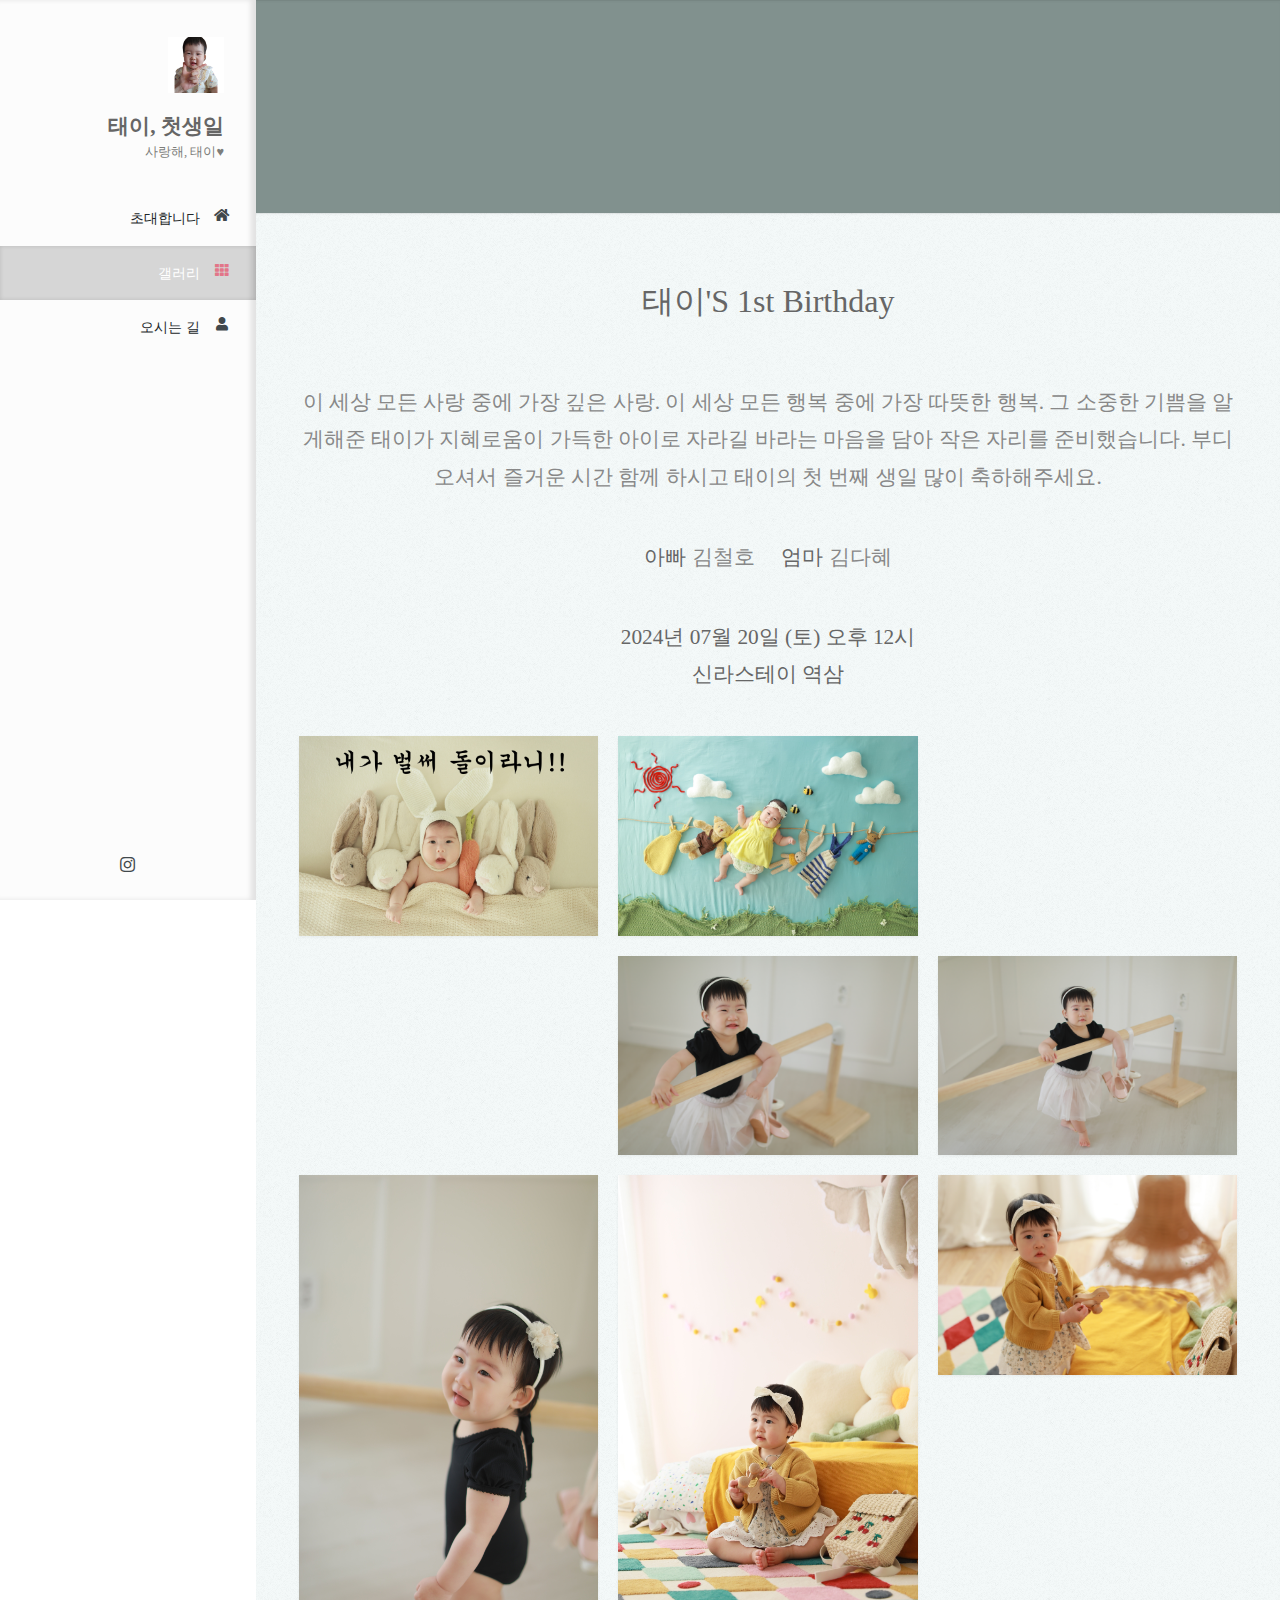
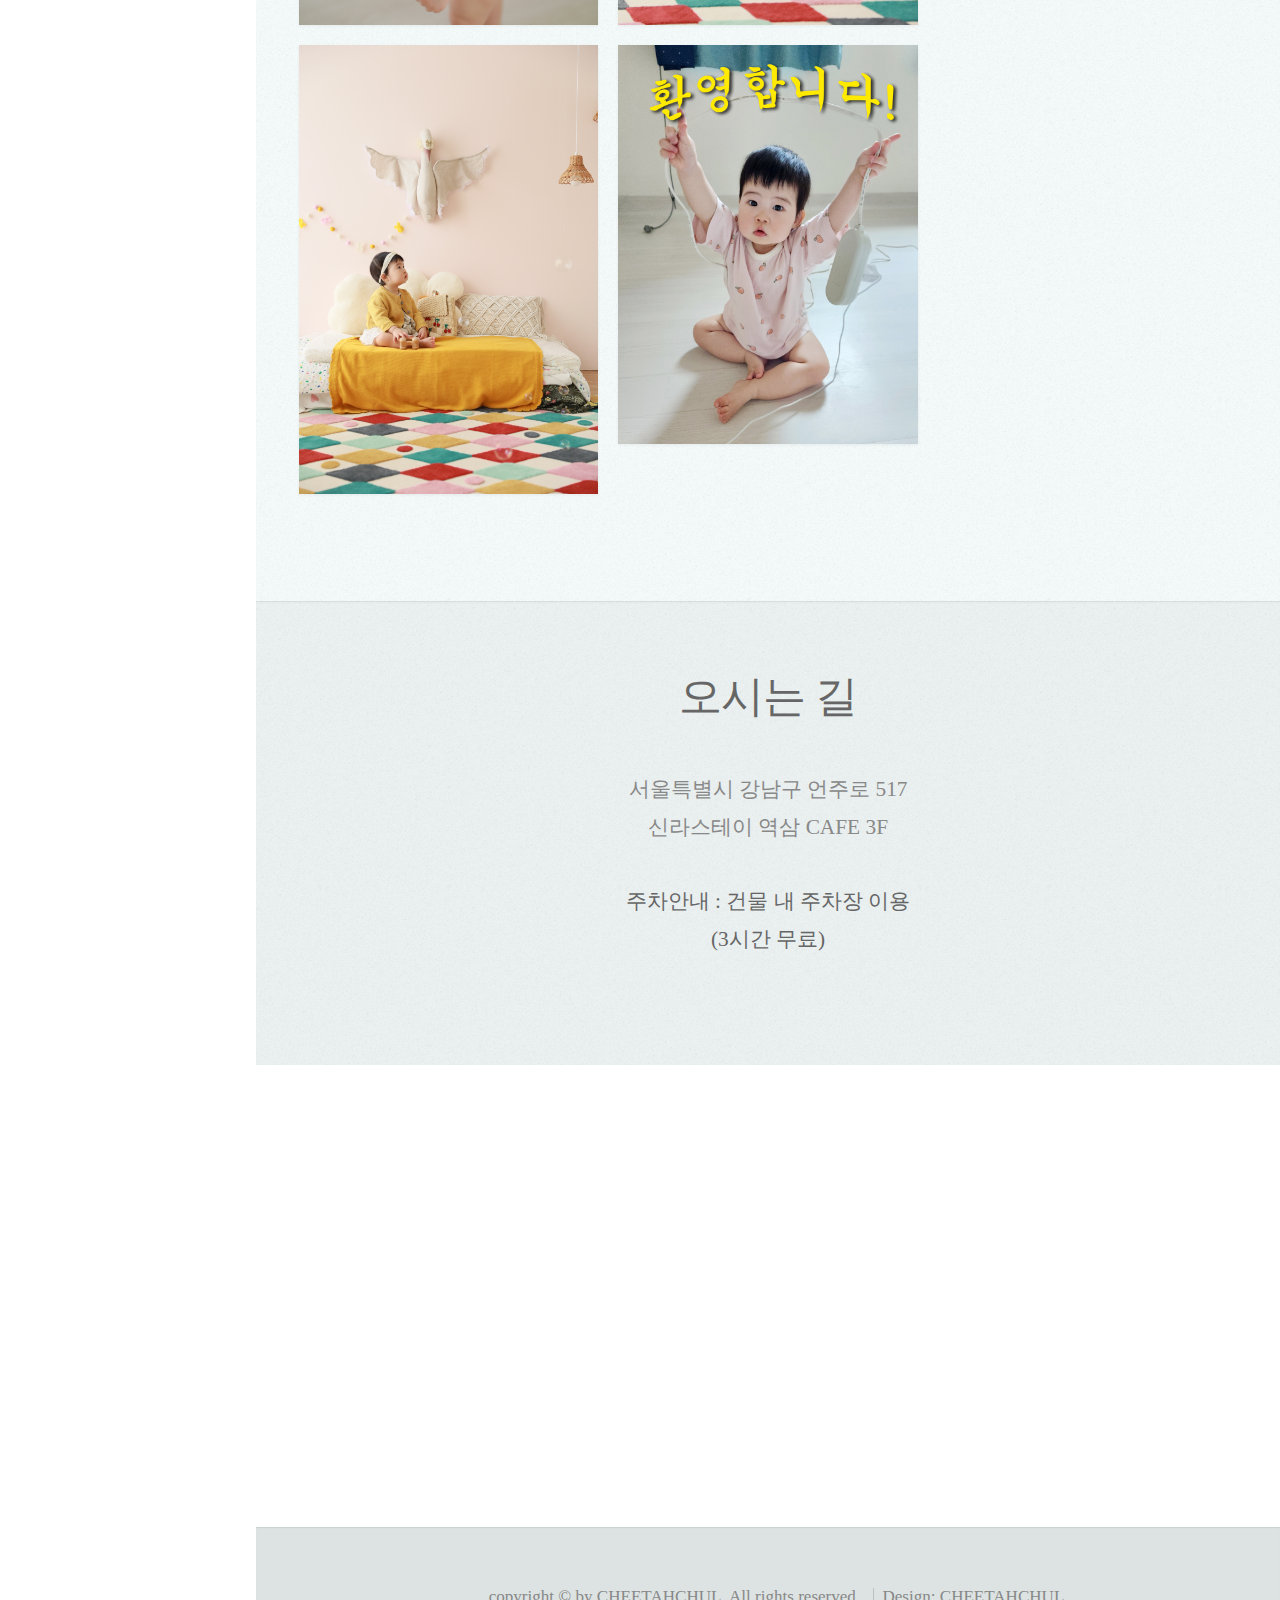
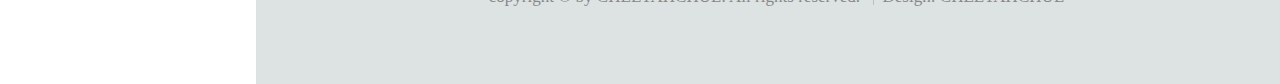
==== commit fb5f99d7: "[2024/06/21] update" ====
--- a/index.html
+++ b/index.html
@@ -7,7 +7,7 @@
     <meta name="viewport" content="width=device-width, initial-scale=1, user-scalable=no"/>
     <link rel="stylesheet" href="assets/css/main.css"/>
     <link rel="stylesheet" href="assets/css/style.css"/>
-    <link rel="shortcut icon" href="images/favicon.ico">
+    <link rel="shortcut icon" href="images/pro.ico">
 </head>
 <body class="is-preload">
 
@@ -16,11 +16,10 @@
     <div class="top">
         <!-- Logo -->
         <div id="logo">
-            <span class="image avatar48"><img src="images/profilePhoto_1.jpeg" alt=""/></span>
+            <span class="image avatar48"><img src="images/profilePhoto_2.jpeg" alt=""/></span>
             <h1 id="title">태이, 첫생일</h1>
             <p>사랑해, 태이♥</p>
         </div>
-
         <!-- Nav -->
         <nav id="nav">
             <ul>
@@ -46,10 +45,10 @@
     <!-- Intro -->
     <section id="top" class="one dark cover">
         <div class="topCenter">
-            <header>
-                <h2><strong>태이</strong>의 <br/> <strong>처음, 생일</strong></h2>
-                <h3>돌잔치에 함께해주셔서 감사합니다</h3>
-            </header>
+<!--            <header>-->
+<!--                <h2><strong>태이</strong>의 <br/> <strong>처음, 생일</strong></h2>-->
+<!--                <h3>돌잔치에 함께해주셔서 감사합니다</h3>-->
+<!--            </header>-->
             <!--            <footer>-->
             <!--                <a href="#portfolio" class="button scrolly">Magna Aliquam</a>-->
             <!--            </footer>-->
@@ -60,10 +59,14 @@
     <section id="portfolio" class="two">
         <div class="container">
             <header>
-                <h3>기쁜 날, 함께 해주세요 </h3> <br/>
+                <h3>태이'S 1st Birthday</h3> <br/>
                 <p>
-                    태이가 세상에 첫 발을 내딛은지 어느덧 일년,
-                    그 특별한 날에 소중한 분들과 함께하고 싶습니다.
+                    이 세상 모든 사랑 중에 가장 깊은 사랑.
+                    이 세상 모든 행복 중에 가장 따뜻한 행복.
+                    그 소중한 기쁨을 알게해준 태이가
+                    지혜로움이 가득한 아이로 자라길 바라는 마음을 담아 작은 자리를 준비했습니다.
+                    부디 오셔서 즐거운 시간 함께 하시고
+                    태이의 첫 번째 생일 많이 축하해주세요.
                 </p>
             </header>
             <p><strong>아빠</strong> 김철호 &nbsp;&nbsp;&nbsp; <strong>엄마</strong> 김다혜</p>
@@ -132,10 +135,10 @@
                 </div>
             </div>
             <p></p>
-            <p>
-               <strong style="color: #989CC9">마음 전하실 곳 </strong><br/>
-               김철호 00은행 0000-0000-0000
-            </p>
+<!--            <p>-->
+<!--               <strong style="color: #989CC9">마음 전하실 곳 </strong><br/>-->
+<!--               김철호 00은행 0000-0000-0000-->
+<!--            </p>-->
         </div>
     </section>
 
@@ -146,7 +149,7 @@
                 <h2>오시는 길</h2>
             </header>
             <p>서울특별시 강남구 언주로 517 <br/> 신라스테이 역삼 CAFE 3F<br/><br/>
-                <strong>주차안내 : 건물 내 주차장 이용 (3시간 무료)</strong>
+                <strong>주차안내 : 건물 내 주차장 이용 <br/> (3시간 무료) <br/></strong>
             </p>
         </div>
     </section>
